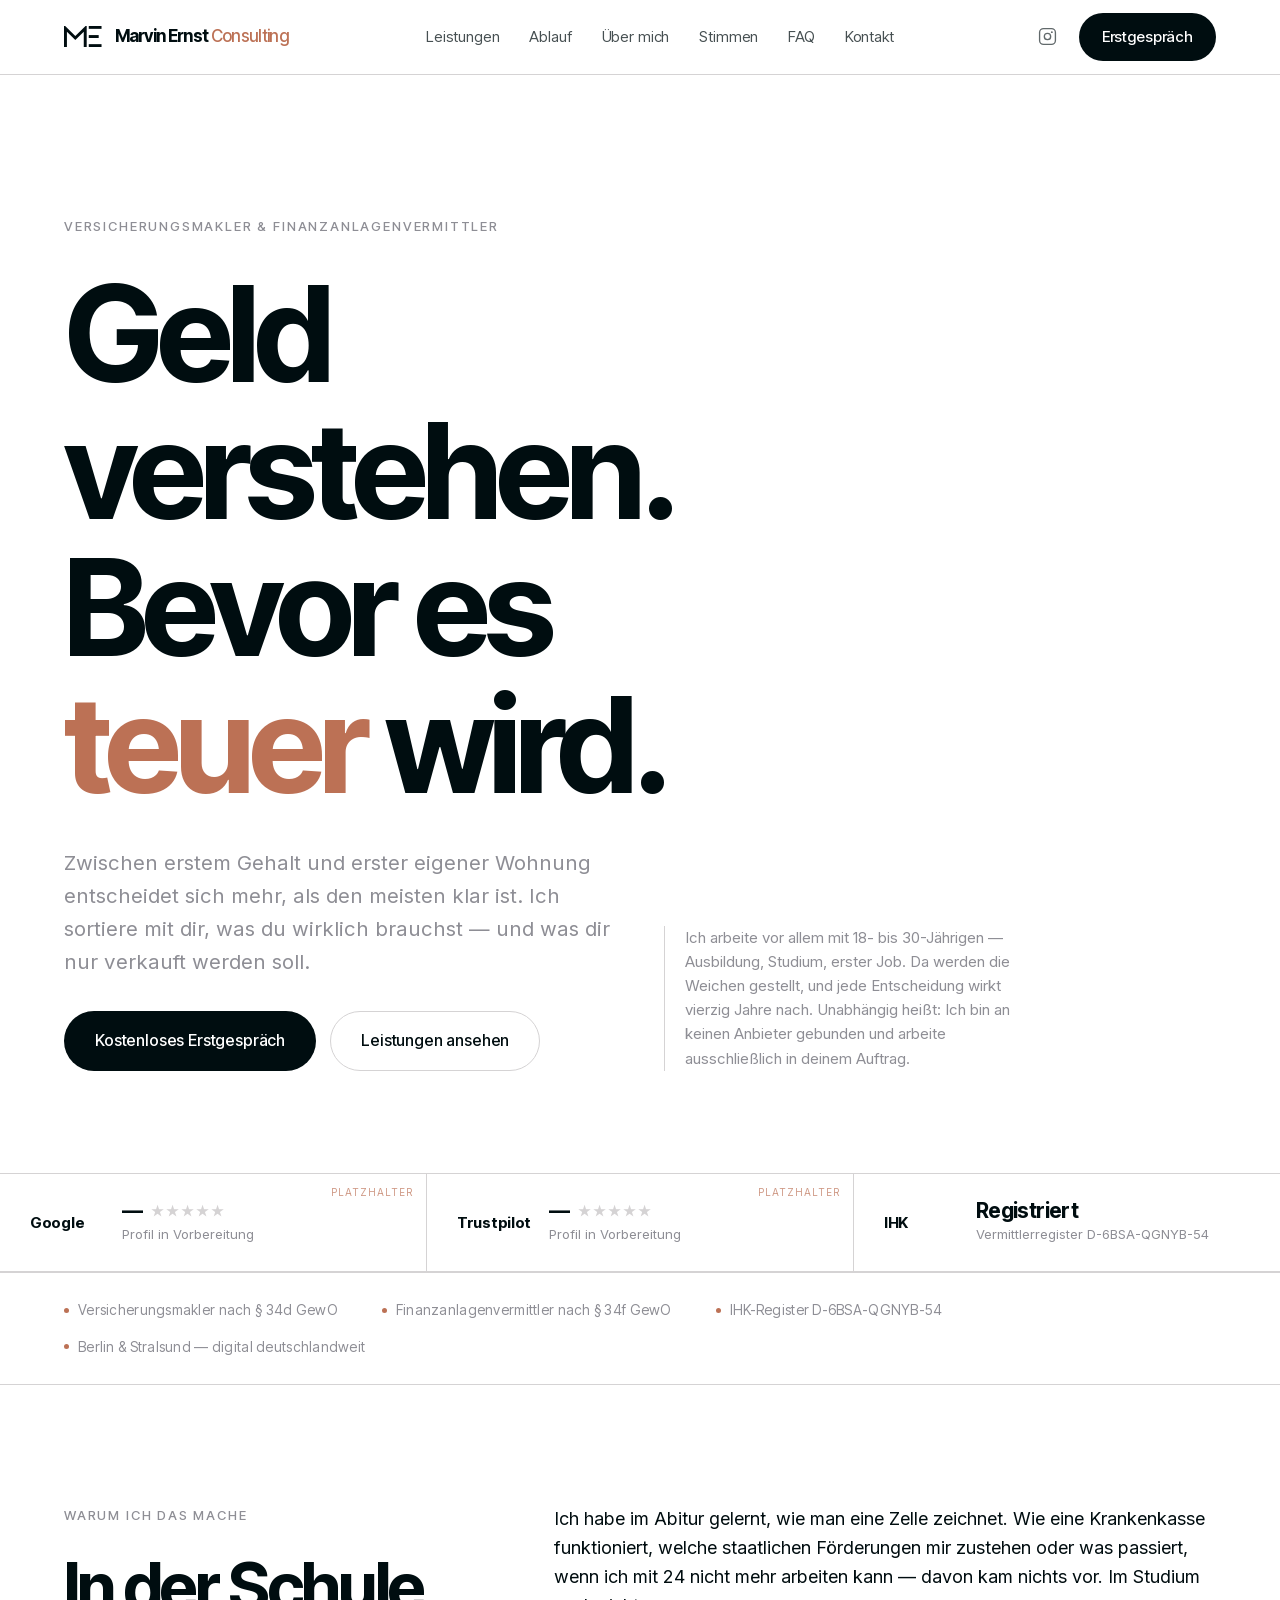
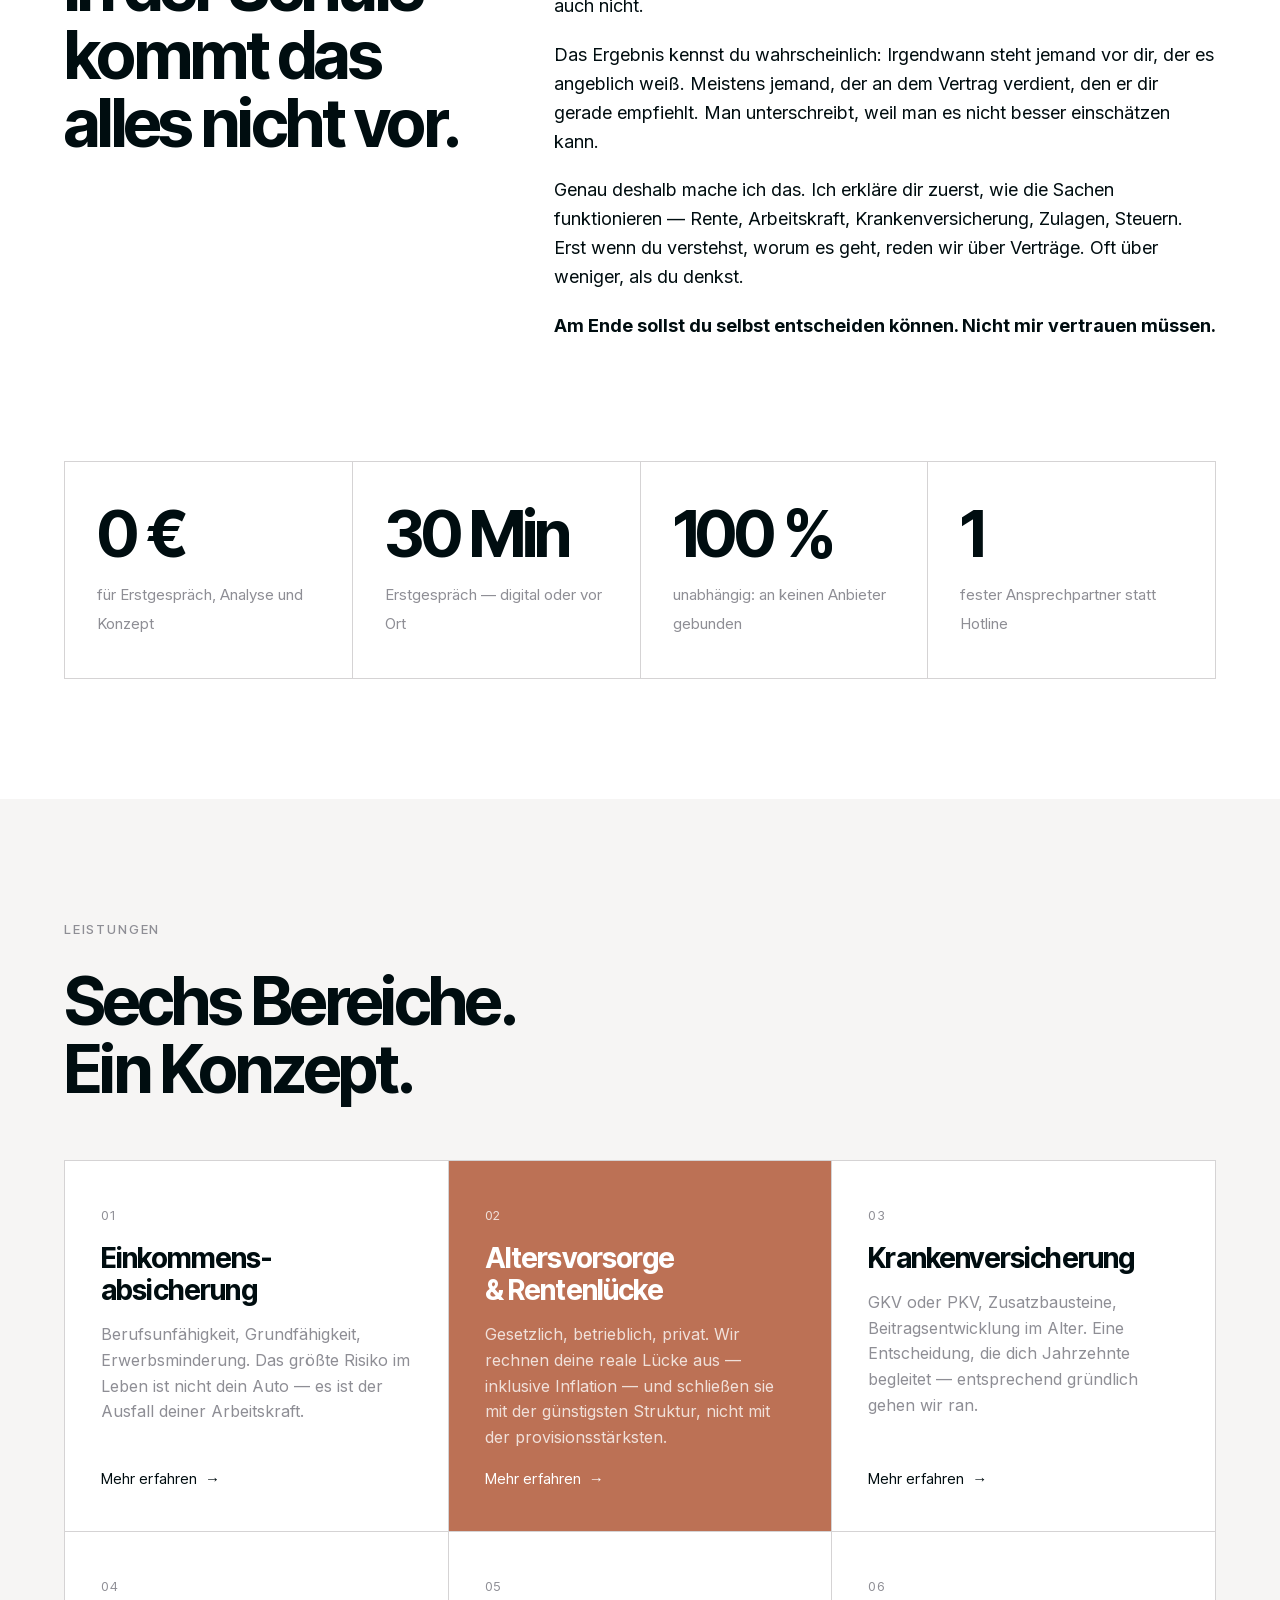
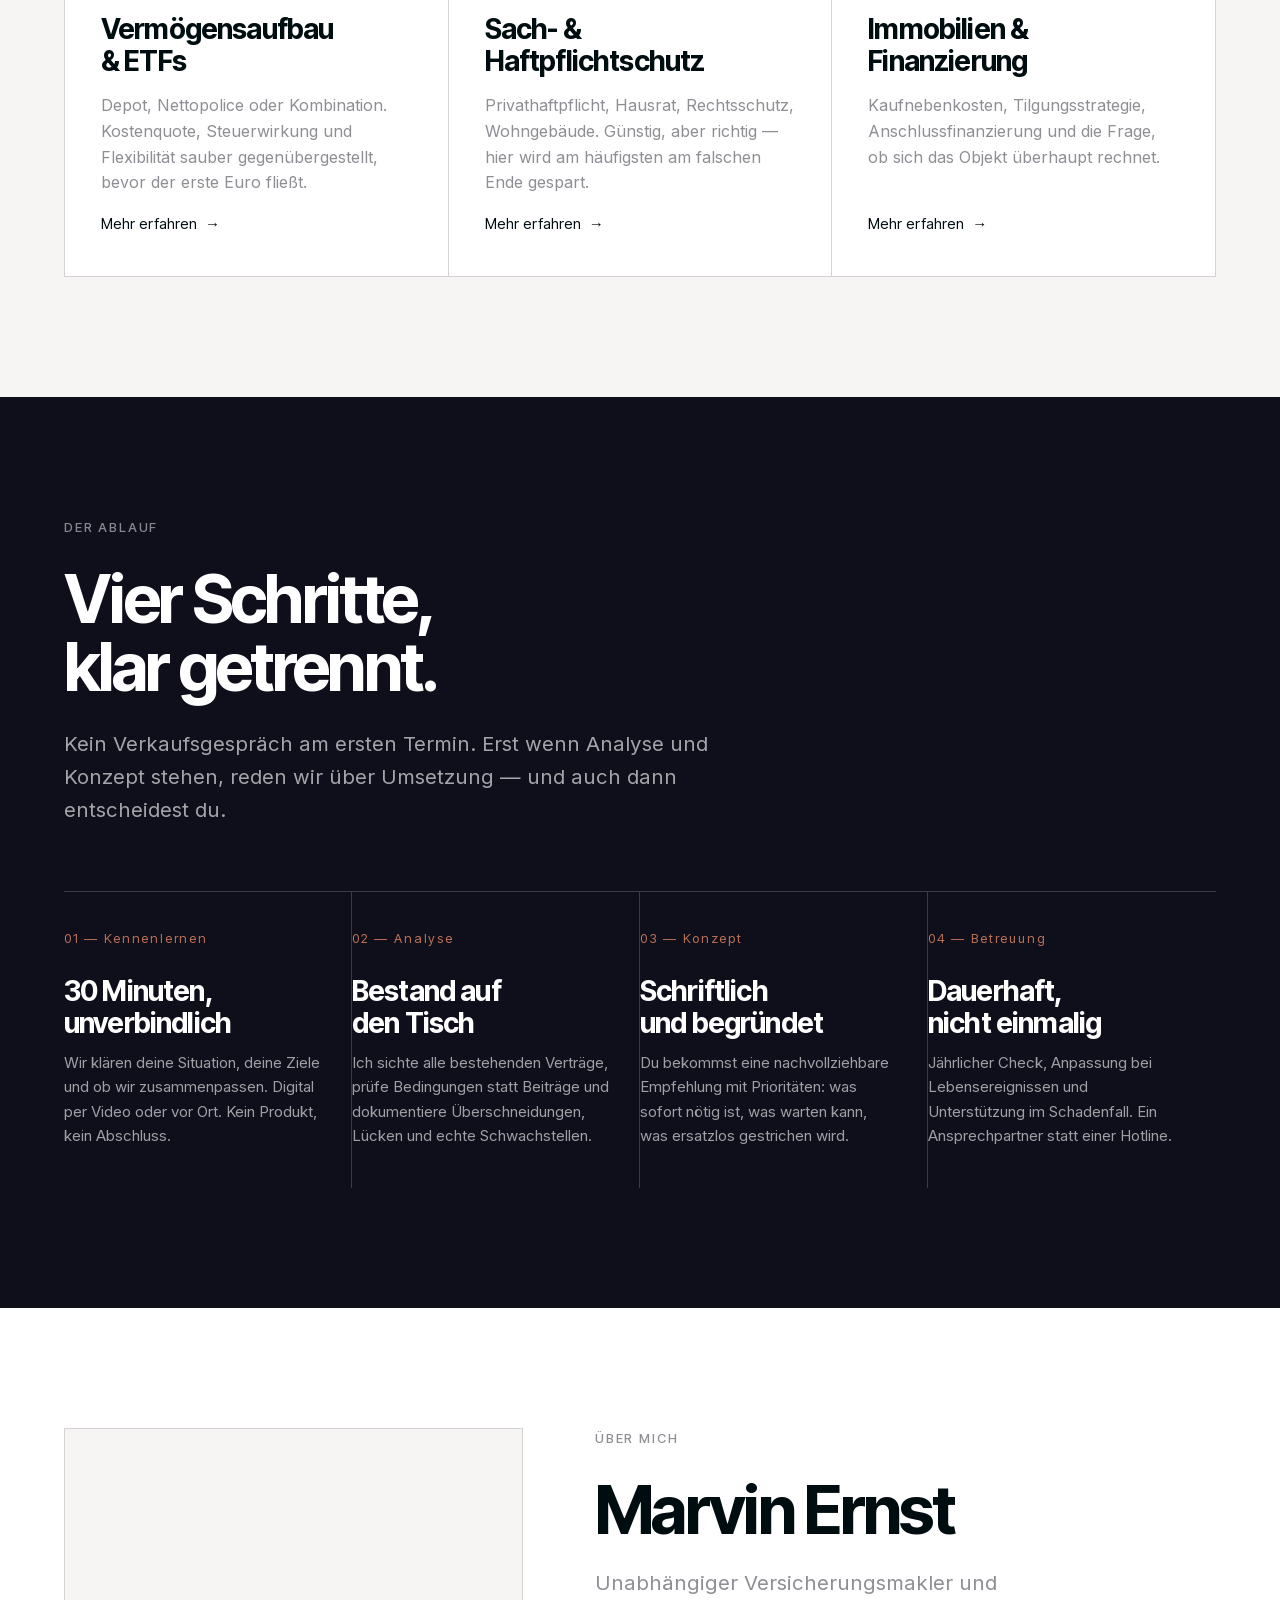
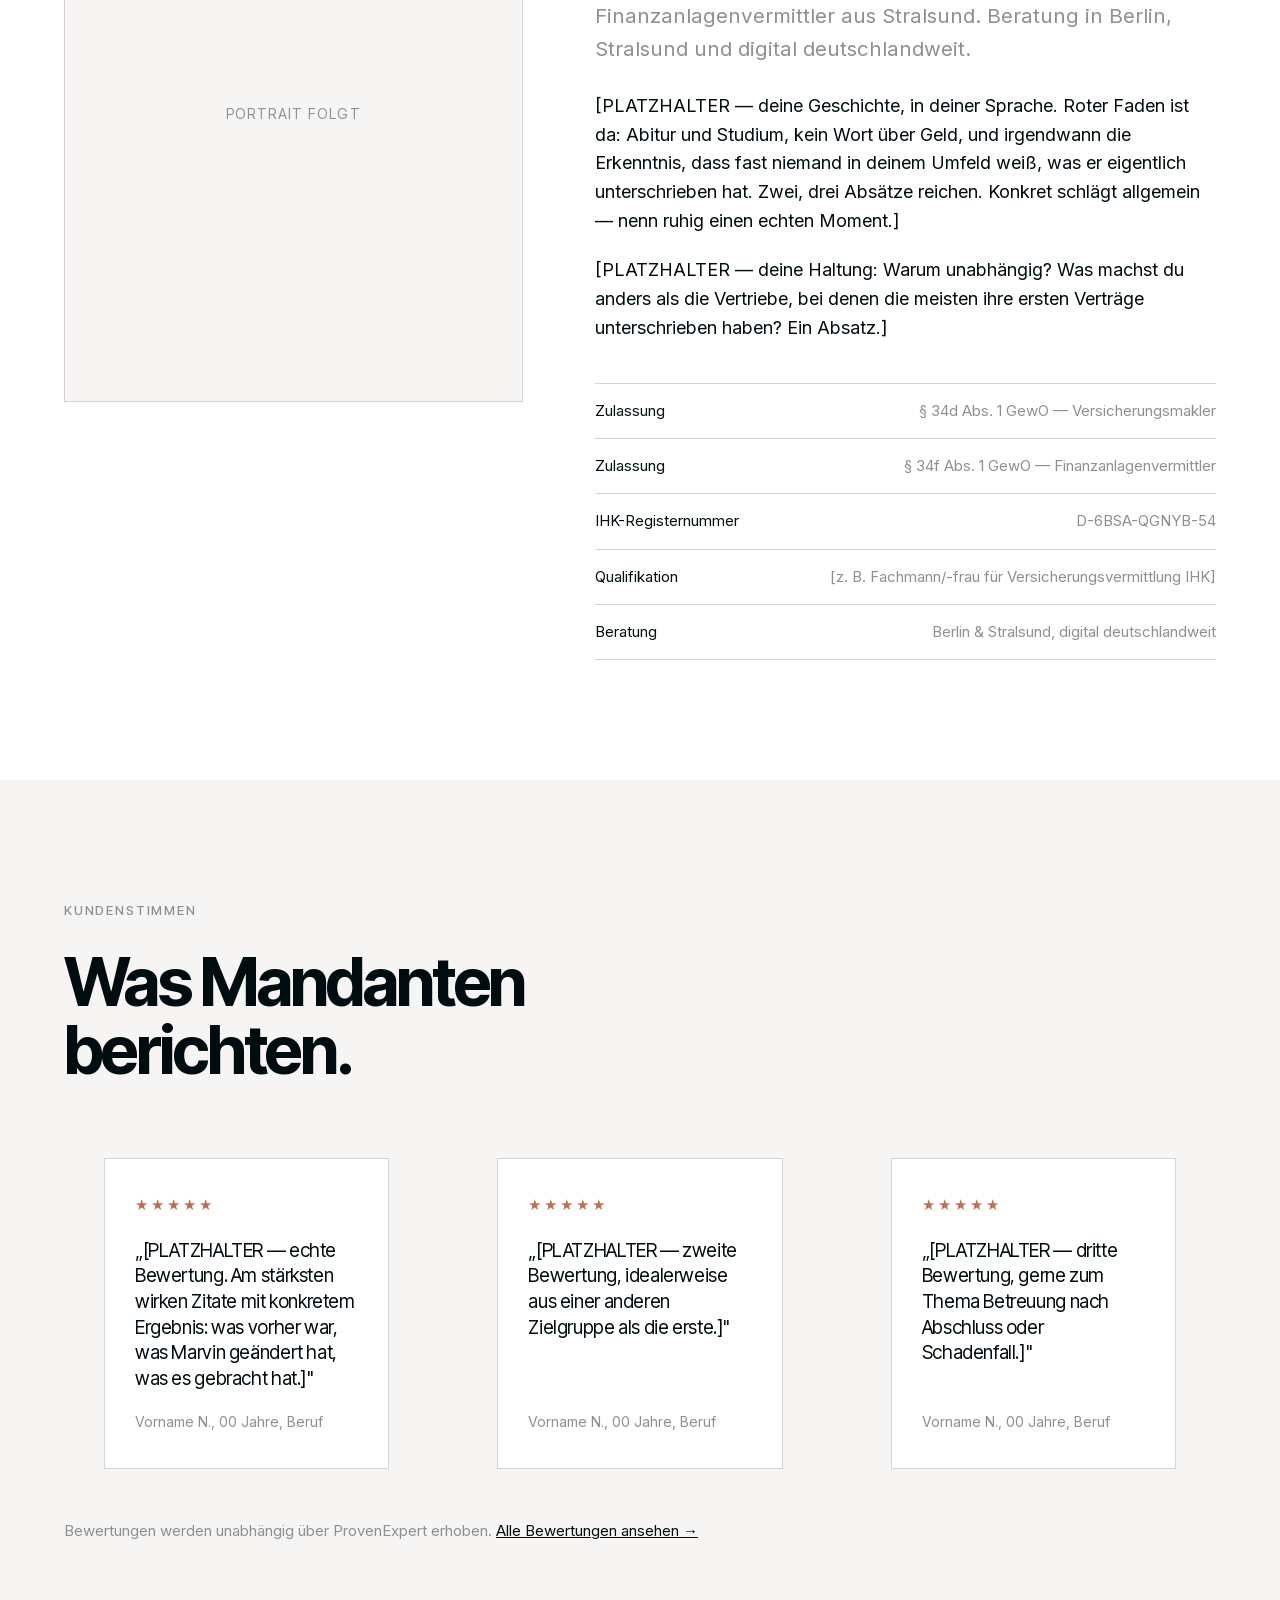
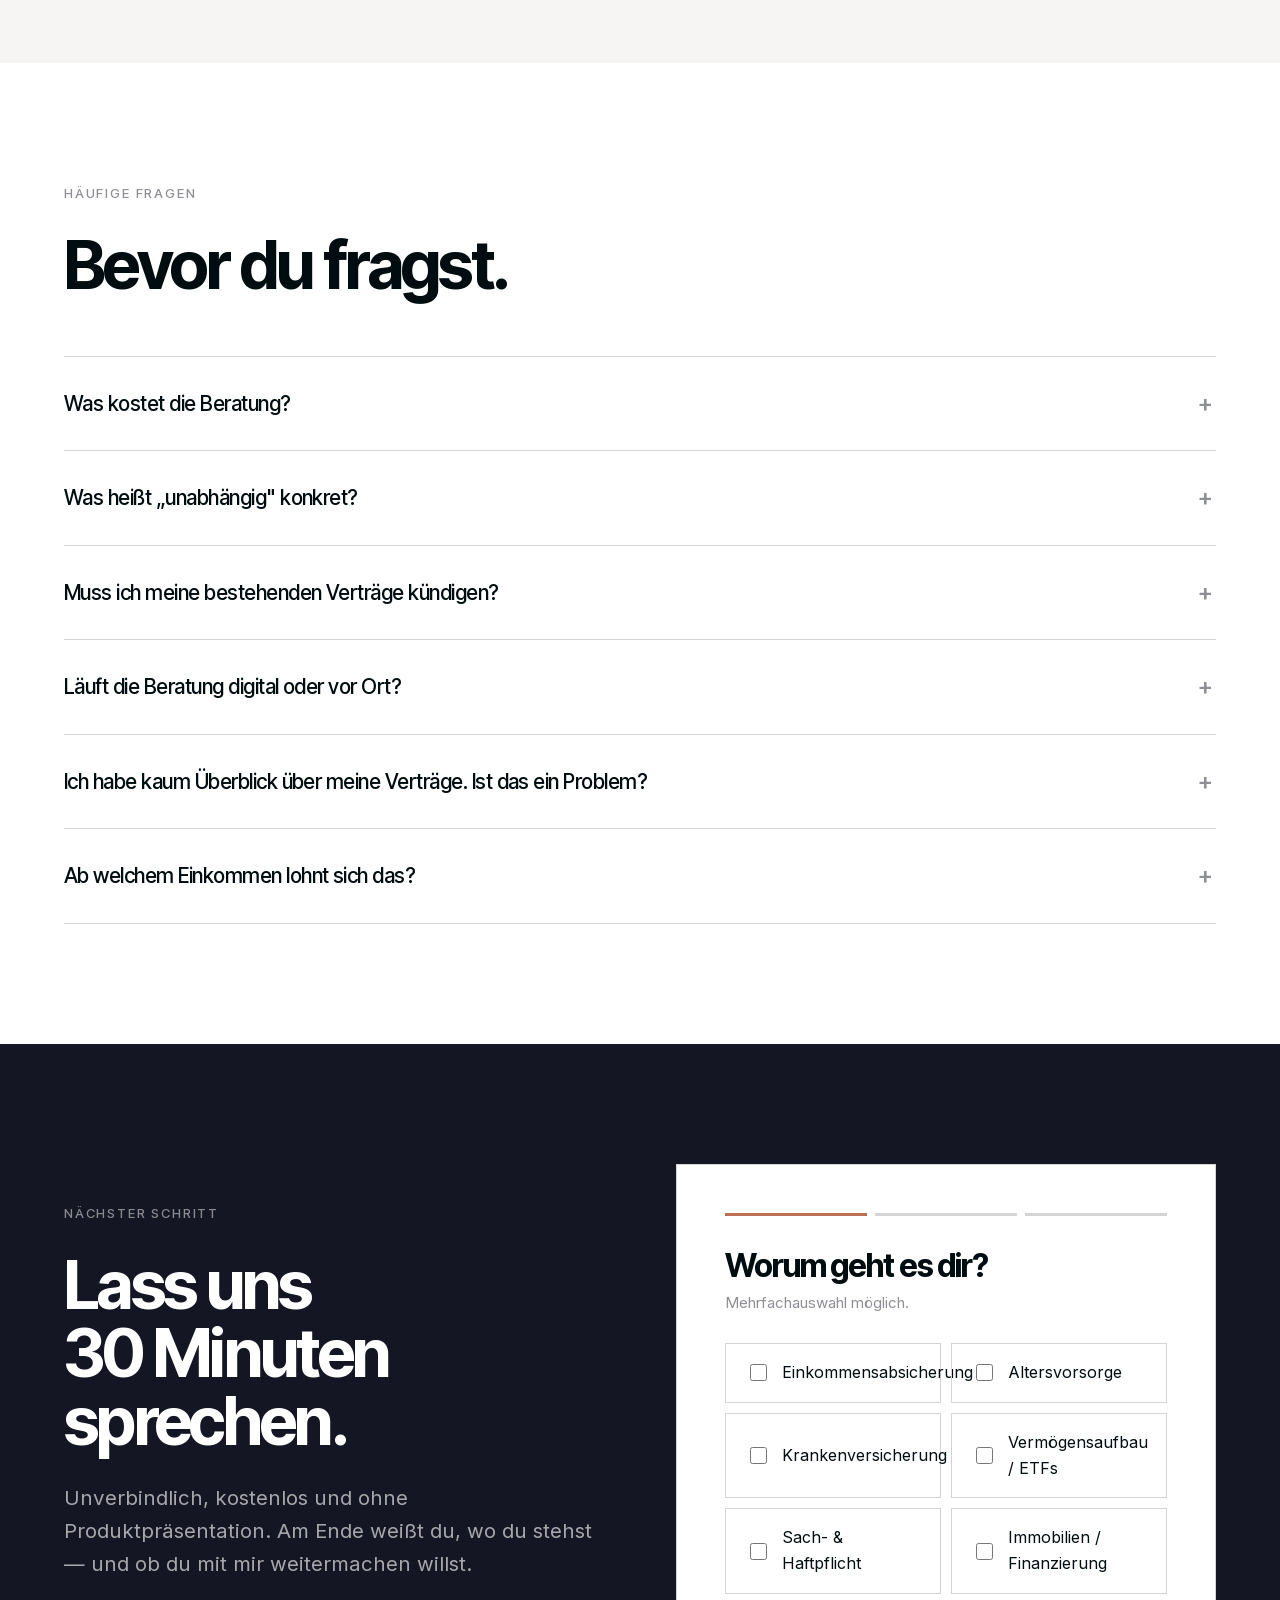
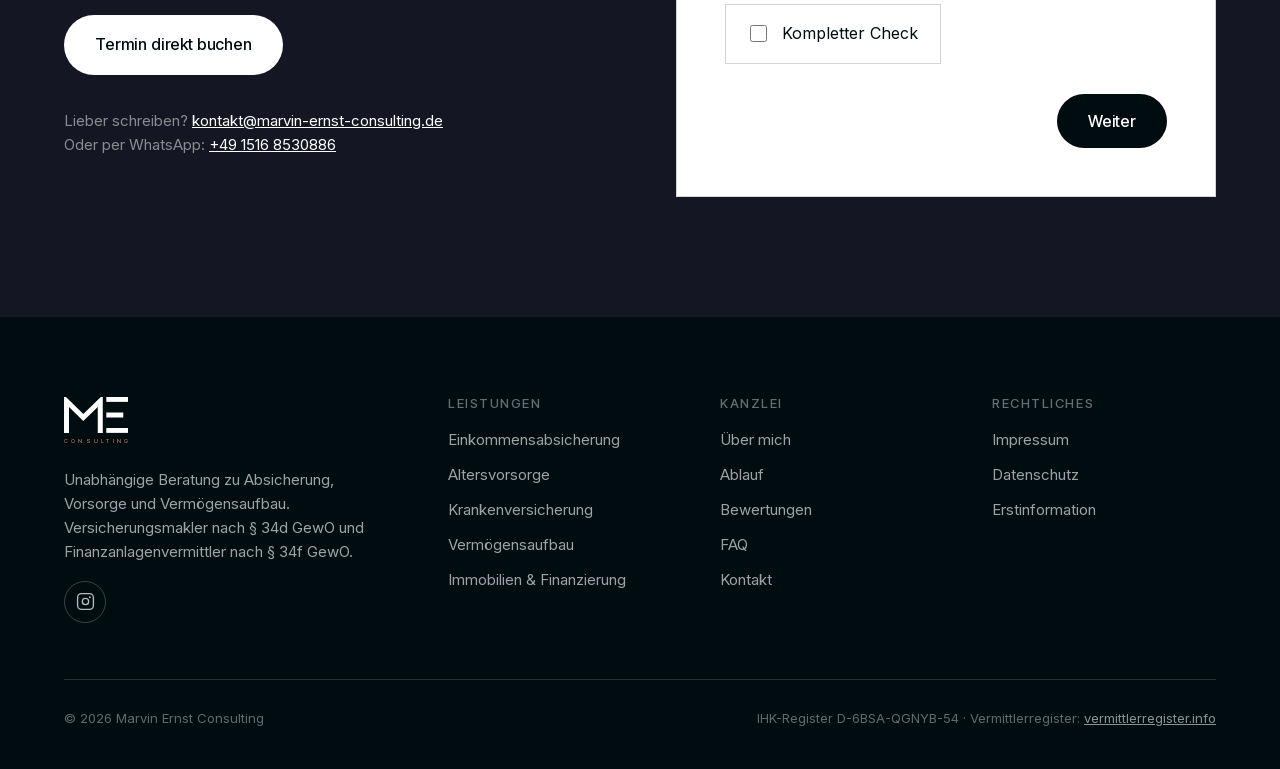
==== public/index.html @ 346e4722 "Auf Cloudflare Workers Static Assets umgestellt Cloudflare fuehrt neue Projekte in den Workers-Flow " ====
<!doctype html>
<html lang="de">
<head>
<meta charset="utf-8">
<meta name="viewport" content="width=device-width, initial-scale=1">
<title>Marvin Ernst Consulting — Unabhängige Beratung zu Absicherung, Vorsorge & Vermögensaufbau</title>
<meta name="description" content="Unabhängiger Versicherungsmakler und Finanzanlagenvermittler. Ich analysiere deine Verträge, schließe Lücken und baue ein Konzept, das über Jahrzehnte trägt. Kostenloses Erstgespräch.">
<link rel="canonical" href="https://marvin-ernst-consulting.de/">
<meta property="og:type" content="website">
<meta property="og:title" content="Marvin Ernst Consulting — Unabhängige Finanz- und Versicherungsberatung">
<meta property="og:description" content="Absicherung, Vorsorge und Vermögensaufbau. Unabhängig, transparent, digital.">
<meta property="og:locale" content="de_DE">
<link rel="icon" href="data:image/svg+xml,<svg xmlns='http://www.w3.org/2000/svg' viewBox='0 0 400 400'><rect width='400' height='400' fill='%23000d10'/><path transform='translate(52,64)' fill='%23fff' d='M0 273V0h15l132 129L280 0h15v273h-38V76L147 183 38 76v197z'/></svg>">
<link rel="preload" as="font" type="font/woff2" href="assets/fonts/InterTight-400-latin.woff2" crossorigin>
<link rel="preload" as="font" type="font/woff2" href="assets/fonts/Inter-400-latin.woff2" crossorigin>
<link rel="stylesheet" href="assets/css/style.css">
</head>
<body>

<!-- ====================== HEADER ====================== -->
<header class="site-header">
  <div class="wrap site-header__inner">
    <a class="logo logo--lockup" href="index.html" aria-label="Marvin Ernst Consulting — Startseite"><svg class="logo__mark" viewBox="0 0 488 273" xmlns="http://www.w3.org/2000/svg" aria-hidden="true"><path d="M0 273V0h15l132 129L280 0h15v273h-38V76L147 183 38 76v197z"/><rect x="322" y="0" width="166" height="37"/><rect x="322" y="118" width="129" height="38"/><rect x="322" y="236" width="166" height="37"/></svg><span class="logo__name">Marvin Ernst <span>Consulting</span></span></a>

    <nav class="nav" id="nav" aria-label="Hauptnavigation">
      <a href="#leistungen">Leistungen</a>
      <a href="#ablauf">Ablauf</a>
      <a href="#ueber-mich">Über mich</a>
      <a href="#stimmen">Stimmen</a>
      <a href="#faq">FAQ</a>
      <a href="#anfrage">Kontakt</a>
    </nav>

    <button class="nav-toggle" id="navToggle" aria-expanded="false" aria-controls="nav">Menü</button>
    <div style="display:flex;align-items:center;gap:14px">
      <a class="header-social" data-instagram href="#" target="_blank" rel="noopener" aria-label="Instagram"><svg viewBox="0 0 24 24" fill="none" stroke="currentColor" stroke-width="1.7" stroke-linecap="round" stroke-linejoin="round" aria-hidden="true"><rect x="2" y="2" width="20" height="20" rx="5"/><circle cx="12" cy="12" r="4"/><circle cx="17.5" cy="6.5" r="1.2" fill="currentColor" stroke="none"/></svg></a>
      <a class="btn btn--primary btn--sm header-cta" href="#anfrage">Erstgespräch</a>
    </div>
  </div>
</header>

<main>

<!-- ====================== HERO ====================== -->
<section class="hero">
  <div class="wrap">
    <p class="eyebrow">Versicherungsmakler &amp; Finanzanlagenvermittler</p>

    <h1 class="display hero__headline">Geld<br>verstehen.<br>Bevor es<br><em>teuer</em> wird.</h1>

    <div class="hero__foot">
      <div>
        <p class="lead">Zwischen erstem Gehalt und erster eigener Wohnung entscheidet sich mehr, als den meisten klar ist. Ich sortiere mit dir, was du wirklich brauchst — und was dir nur verkauft werden soll.</p>
        <div class="btn-row" style="margin-top:32px">
          <a class="btn btn--primary" href="#anfrage">Kostenloses Erstgespräch</a>
          <a class="btn btn--ghost" href="#leistungen">Leistungen ansehen</a>
        </div>
      </div>
      <p class="hero__note">Ich arbeite vor allem mit 18- bis 30-Jährigen — Ausbildung, Studium, erster Job. Da werden die Weichen gestellt, und jede Entscheidung wirkt vierzig Jahre nach. Unabhängig heißt: Ich bin an keinen Anbieter gebunden und arbeite ausschließlich in deinem Auftrag.</p>
    </div>
  </div>
</section>


<!-- Bewertungen bewusst direkt nach der Hero: Vertrauen auf den ersten Blick.
     TODO: Sobald echte Profile bestehen, href und Zahlen ersetzen und die
     Klasse "rating--placeholder" entfernen. -->
<div class="ratings">
  <a class="rating rating--placeholder" href="#" aria-label="Google-Bewertungen ansehen">
    <span class="rating__logo">Google</span>
    <span class="rating__body">
      <span class="rating__score">—<span class="rating__stars rating__stars--leer" aria-hidden="true">★★★★★</span></span>
      <span class="rating__meta">Profil in Vorbereitung</span>
    </span>
  </a>
  <a class="rating rating--placeholder" href="#" aria-label="Trustpilot-Bewertungen ansehen">
    <span class="rating__logo">Trustpilot</span>
    <span class="rating__body">
      <span class="rating__score">—<span class="rating__stars rating__stars--leer" aria-hidden="true">★★★★★</span></span>
      <span class="rating__meta">Profil in Vorbereitung</span>
    </span>
  </a>
  <div class="rating">
    <span class="rating__logo">IHK</span>
    <span class="rating__body">
      <span class="rating__score">Registriert</span>
      <span class="rating__meta">Vermittlerregister D-6BSA-QGNYB-54</span>
    </span>
  </div>
</div>

<!-- ====================== TRUST-LEISTE ====================== -->
<div class="trust">
  <div class="wrap">
    <ul class="trust__list">
      <li>Versicherungsmakler nach §&nbsp;34d GewO</li>
      <li>Finanzanlagenvermittler nach §&nbsp;34f GewO</li>
      <li>IHK-Register D-6BSA-QGNYB-54</li>
      <li>Berlin &amp; Stralsund — digital deutschlandweit</li>
    </ul>
  </div>
</div>

<!-- ====================== POSITIONIERUNG ====================== -->
<section id="warum">
  <div class="wrap split reveal">
    <div>
      <p class="eyebrow">Warum ich das mache</p>
      <h2>In der Schule<br>kommt das<br>alles nicht vor.</h2>
    </div>
    <div class="split__body">
      <p>Ich habe im Abitur gelernt, wie man eine Zelle zeichnet. Wie eine Krankenkasse funktioniert, welche staatlichen Förderungen mir zustehen oder was passiert, wenn ich mit 24 nicht mehr arbeiten kann — davon kam nichts vor. Im Studium auch nicht.</p>
      <p>Das Ergebnis kennst du wahrscheinlich: Irgendwann steht jemand vor dir, der es angeblich weiß. Meistens jemand, der an dem Vertrag verdient, den er dir gerade empfiehlt. Man unterschreibt, weil man es nicht besser einschätzen kann.</p>
      <p>Genau deshalb mache ich das. Ich erkläre dir zuerst, wie die Sachen funktionieren — Rente, Arbeitskraft, Krankenversicherung, Zulagen, Steuern. Erst wenn du verstehst, worum es geht, reden wir über Verträge. Oft über weniger, als du denkst.</p>
      <p><strong>Am Ende sollst du selbst entscheiden können. Nicht mir vertrauen müssen.</strong></p>
    </div>
  </div>
</section>

<!-- ====================== ZAHLEN ====================== -->
<section style="padding-top:0">
  <div class="wrap reveal">
    <!-- Diese vier Aussagen sind durch dein Geschäftsmodell gedeckt, nicht behauptet.
         Sobald du belastbare Zahlen hast (analysierte Verträge, Bewertungsschnitt,
         betreute Mandanten), tausch einzelne Kacheln dagegen aus — Zahlen wirken
         stärker, aber nur wenn sie stimmen. -->
    <div class="stats">
      <div class="stat">
        <span class="stat__num">0&nbsp;€</span>
        <span class="stat__label">für Erstgespräch, Analyse und Konzept</span>
      </div>
      <div class="stat">
        <span class="stat__num">30&nbsp;Min</span>
        <span class="stat__label">Erstgespräch — digital oder vor Ort</span>
      </div>
      <div class="stat">
        <span class="stat__num">100&nbsp;%</span>
        <span class="stat__label">unabhängig: an keinen Anbieter gebunden</span>
      </div>
      <div class="stat">
        <span class="stat__num">1</span>
        <span class="stat__label">fester Ansprechpartner statt Hotline</span>
      </div>
    </div>
  </div>
</section>

<!-- ====================== LEISTUNGEN ====================== -->
<section id="leistungen" class="band-soft">
  <div class="wrap">
    <div class="reveal">
      <p class="eyebrow">Leistungen</p>
      <h2 style="max-width:16ch">Sechs Bereiche.<br>Ein Konzept.</h2>
    </div>

    <div class="cards reveal">
      <a class="card" href="#anfrage">
        <span class="card__idx">01</span>
        <h3>Einkommens&shy;absicherung</h3>
        <p>Berufsunfähigkeit, Grundfähigkeit, Erwerbsminderung. Das größte Risiko im Leben ist nicht dein Auto — es ist der Ausfall deiner Arbeitskraft.</p>
        <span class="card__more">Mehr erfahren</span>
      </a>

      <a class="card card--featured" href="#anfrage">
        <span class="card__idx">02</span>
        <h3>Altersvorsorge<br>&amp; Rentenlücke</h3>
        <p>Gesetzlich, betrieblich, privat. Wir rechnen deine reale Lücke aus — inklusive Inflation — und schließen sie mit der günstigsten Struktur, nicht mit der provisionsstärksten.</p>
        <span class="card__more">Mehr erfahren</span>
      </a>

      <a class="card" href="#anfrage">
        <span class="card__idx">03</span>
        <h3>Kranken&shy;versicherung</h3>
        <p>GKV oder PKV, Zusatzbausteine, Beitragsentwicklung im Alter. Eine Entscheidung, die dich Jahrzehnte begleitet — entsprechend gründlich gehen wir ran.</p>
        <span class="card__more">Mehr erfahren</span>
      </a>

      <a class="card" href="#anfrage">
        <span class="card__idx">04</span>
        <h3>Vermögensaufbau<br>&amp; ETFs</h3>
        <p>Depot, Nettopolice oder Kombination. Kostenquote, Steuerwirkung und Flexibilität sauber gegenübergestellt, bevor der erste Euro fließt.</p>
        <span class="card__more">Mehr erfahren</span>
      </a>

      <a class="card" href="#anfrage">
        <span class="card__idx">05</span>
        <h3>Sach- &amp; Haftpflicht&shy;schutz</h3>
        <p>Privathaftpflicht, Hausrat, Rechtsschutz, Wohngebäude. Günstig, aber richtig — hier wird am häufigsten am falschen Ende gespart.</p>
        <span class="card__more">Mehr erfahren</span>
      </a>

      <a class="card" href="#anfrage">
        <span class="card__idx">06</span>
        <h3>Immobilien &amp;<br>Finanzierung</h3>
        <p>Kaufnebenkosten, Tilgungsstrategie, Anschluss&shy;finanzierung und die Frage, ob sich das Objekt überhaupt rechnet.</p>
        <span class="card__more">Mehr erfahren</span>
      </a>
    </div>
  </div>
</section>

<!-- ====================== ABLAUF ====================== -->
<section id="ablauf" class="band-dark">
  <div class="wrap">
    <div class="reveal" style="max-width:760px">
      <p class="eyebrow eyebrow--light">Der Ablauf</p>
      <h2>Vier Schritte,<br>klar getrennt.</h2>
      <p class="lead" style="margin-top:26px">Kein Verkaufsgespräch am ersten Termin. Erst wenn Analyse und Konzept stehen, reden wir über Umsetzung — und auch dann entscheidest du.</p>
    </div>

    <div class="steps reveal">
      <div class="step">
        <span class="step__num">01 — Kennenlernen</span>
        <h3>30 Minuten,<br>unverbindlich</h3>
        <p>Wir klären deine Situation, deine Ziele und ob wir zusammenpassen. Digital per Video oder vor Ort. Kein Produkt, kein Abschluss.</p>
      </div>
      <div class="step">
        <span class="step__num">02 — Analyse</span>
        <h3>Bestand auf<br>den Tisch</h3>
        <p>Ich sichte alle bestehenden Verträge, prüfe Bedingungen statt Beiträge und dokumentiere Überschneidungen, Lücken und echte Schwachstellen.</p>
      </div>
      <div class="step">
        <span class="step__num">03 — Konzept</span>
        <h3>Schriftlich<br>und begründet</h3>
        <p>Du bekommst eine nachvollziehbare Empfehlung mit Prioritäten: was sofort nötig ist, was warten kann, was ersatzlos gestrichen wird.</p>
      </div>
      <div class="step">
        <span class="step__num">04 — Betreuung</span>
        <h3>Dauerhaft,<br>nicht einmalig</h3>
        <p>Jährlicher Check, Anpassung bei Lebensereignissen und Unterstützung im Schadenfall. Ein Ansprechpartner statt einer Hotline.</p>
      </div>
    </div>
  </div>
</section>

<!-- ====================== ÜBER MICH ====================== -->
<section id="ueber-mich">
  <div class="wrap about reveal">
    <div>
      <div class="portrait">Portrait folgt</div>
    </div>
    <div>
      <p class="eyebrow">Über mich</p>
      <h2>Marvin Ernst</h2>
      <p class="lead" style="margin:22px 0 26px">Unabhängiger Versicherungsmakler und Finanzanlagenvermittler aus Stralsund. Beratung in Berlin, Stralsund und digital deutschlandweit.</p>

      <p>[PLATZHALTER — deine Geschichte, in deiner Sprache. Roter Faden ist da: Abitur und Studium, kein Wort über Geld, und irgendwann die Erkenntnis, dass fast niemand in deinem Umfeld weiß, was er eigentlich unterschrieben hat. Zwei, drei Absätze reichen. Konkret schlägt allgemein — nenn ruhig einen echten Moment.]</p>

      <p>[PLATZHALTER — deine Haltung: Warum unabhängig? Was machst du anders als die Vertriebe, bei denen die meisten ihre ersten Verträge unterschrieben haben? Ein Absatz.]</p>

      <ul class="creds">
        <li><span>Zulassung</span><span>§ 34d Abs. 1 GewO — Versicherungsmakler</span></li>
        <li><span>Zulassung</span><span>§ 34f Abs. 1 GewO — Finanzanlagenvermittler</span></li>
        <li><span>IHK-Registernummer</span><span>D-6BSA-QGNYB-54</span></li>
        <li><span>Qualifikation</span><span>[z.&nbsp;B. Fachmann/-frau für Versicherungsvermittlung IHK]</span></li>
        <li><span>Beratung</span><span>Berlin &amp; Stralsund, digital deutschlandweit</span></li>
      </ul>
    </div>
  </div>
</section>

<!-- ====================== STIMMEN ====================== -->
<section id="stimmen" class="band-soft">
  <div class="wrap">
    <div class="reveal">
      <p class="eyebrow">Kundenstimmen</p>
      <h2>Was Mandanten<br>berichten.</h2>
    </div>

    <div class="quotes reveal">
      <figure class="quote">
        <div class="quote__stars" aria-label="5 von 5 Sternen">★★★★★</div>
        <blockquote>„[PLATZHALTER — echte Bewertung. Am stärksten wirken Zitate mit konkretem Ergebnis: was vorher war, was Marvin geändert hat, was es gebracht hat.]"</blockquote>
        <figcaption>Vorname N., 00 Jahre, Beruf</figcaption>
      </figure>

      <figure class="quote">
        <div class="quote__stars" aria-label="5 von 5 Sternen">★★★★★</div>
        <blockquote>„[PLATZHALTER — zweite Bewertung, idealerweise aus einer anderen Zielgruppe als die erste.]"</blockquote>
        <figcaption>Vorname N., 00 Jahre, Beruf</figcaption>
      </figure>

      <figure class="quote">
        <div class="quote__stars" aria-label="5 von 5 Sternen">★★★★★</div>
        <blockquote>„[PLATZHALTER — dritte Bewertung, gerne zum Thema Betreuung nach Abschluss oder Schadenfall.]"</blockquote>
        <figcaption>Vorname N., 00 Jahre, Beruf</figcaption>
      </figure>
    </div>

    <p style="margin-top:32px;font-size:15px;color:var(--ash)">
      <!-- TODO: ProvenExpert-Widget einbinden, sobald das Profil steht -->
      Bewertungen werden unabhängig über ProvenExpert erhoben. <a href="#" style="color:var(--ink)">Alle Bewertungen ansehen →</a>
    </p>
  </div>
</section>

<!-- ====================== FAQ ====================== -->
<section id="faq">
  <div class="wrap">
    <div class="reveal" style="max-width:700px">
      <p class="eyebrow">Häufige Fragen</p>
      <h2>Bevor du fragst.</h2>
    </div>

    <div class="faq reveal">
      <details>
        <summary>Was kostet die Beratung?</summary>
        <div class="faq__answer">Erstgespräch, Analyse und Konzept sind für dich kostenfrei. Als Versicherungsmakler werde ich im Vermittlungsfall vom Versicherer vergütet — diese Vergütung ist bereits im Beitrag enthalten und wird dir vor jedem Abschluss offengelegt. Kommt kein Vertrag zustande, entstehen dir keine Kosten.</div>
      </details>

      <details>
        <summary>Was heißt „unabhängig" konkret?</summary>
        <div class="faq__answer">Als Makler bin ich rechtlich Sachwalter deiner Interessen, nicht Vertreter eines Versicherers. Ich habe keine Abnahmeverpflichtungen gegenüber einzelnen Gesellschaften und vergleiche den Markt anhand von Bedingungswerken, nicht nur anhand des Beitrags.</div>
      </details>

      <details>
        <summary>Muss ich meine bestehenden Verträge kündigen?</summary>
        <div class="faq__answer">Nein — und in vielen Fällen wäre das sogar ein Fehler. Ältere Verträge haben oft Konditionen, die es heute nicht mehr gibt. Jeder Bestandsvertrag wird einzeln bewertet: behalten, anpassen oder ersetzen. Ersetzt wird nur, wenn es dir nachweisbar nützt.</div>
      </details>

      <details>
        <summary>Läuft die Beratung digital oder vor Ort?</summary>
        <div class="faq__answer">Beides. Die meisten Mandanten wählen Videoberatung, weil es schneller und terminlich flexibler ist. Unterlagen werden digital signiert. Vor-Ort-Termine biete ich in Berlin und Stralsund an, weitere Orte nach Absprache.</div>
      </details>

      <details>
        <summary>Ich habe kaum Überblick über meine Verträge. Ist das ein Problem?</summary>
        <div class="faq__answer">Im Gegenteil, das ist der Normalfall. Du brauchst zum Erstgespräch nichts vorzubereiten. Für die Analyse hole ich mit deiner Vollmacht die Vertragsdaten direkt bei den Gesellschaften ein — du musst keinen Ordner durchsuchen.</div>
      </details>

      <details>
        <summary>Ab welchem Einkommen lohnt sich das?</summary>
        <div class="faq__answer">Es gibt keine Mindestsumme. Gerade zu Beginn des Berufslebens sind die Hebel am größten: Beiträge zur Arbeitskraftabsicherung sind mit Anfang 20 dauerhaft günstiger, und beim Vermögensaufbau arbeitet die Zeit für dich. Wichtig ist nicht, wie viel du hast, sondern dass die Struktur stimmt.</div>
      </details>
    </div>
  </div>
</section>

<!-- ====================== ANFRAGE / CTA ====================== -->
<section id="anfrage" class="band-dark2 cta-final">
  <div class="wrap cta-final__grid">
    <div class="reveal">
      <p class="eyebrow eyebrow--light">Nächster Schritt</p>
      <h2>Lass uns<br>30 Minuten<br>sprechen.</h2>
      <p class="lead" style="margin-top:26px">Unverbindlich, kostenlos und ohne Produktpräsentation. Am Ende weißt du, wo du stehst — und ob du mit mir weitermachen willst.</p>

      <div class="btn-row" style="margin-top:34px">
        <a class="btn btn--light" data-calendly href="#" target="_blank" rel="noopener">Termin direkt buchen</a>
      </div>

      <p style="margin-top:34px;font-size:15px;color:rgba(255,255,255,.5)">
        Lieber schreiben? <a href="mailto:kontakt@marvin-ernst-consulting.de" style="color:#fff">kontakt@marvin-ernst-consulting.de</a><br>
        Oder per WhatsApp: <a data-whatsapp href="#" style="color:#fff">+49&nbsp;1516&nbsp;8530886</a>
      </p>
    </div>

    <!-- Mehrstufiges Formular -->
    <div class="form-shell reveal">
      <div class="form-progress" aria-hidden="true">
        <span class="is-active"></span><span></span><span></span>
      </div>

      <form id="leadForm" novalidate>
        <!-- Schritt 1 -->
        <fieldset class="form-step is-active" data-step="1" style="border:0;padding:0;margin:0">
          <legend class="form-step__title" style="padding:0">Worum geht es dir?</legend>
          <p class="form-step__hint">Mehrfachauswahl möglich.</p>

          <div class="choices choices--grid">
            <label class="choice"><input type="checkbox" name="thema" value="Einkommensabsicherung"> Einkommensabsicherung</label>
            <label class="choice"><input type="checkbox" name="thema" value="Altersvorsorge"> Altersvorsorge</label>
            <label class="choice"><input type="checkbox" name="thema" value="Krankenversicherung"> Krankenversicherung</label>
            <label class="choice"><input type="checkbox" name="thema" value="Vermögensaufbau"> Vermögensaufbau / ETFs</label>
            <label class="choice"><input type="checkbox" name="thema" value="Sach- und Haftpflicht"> Sach- &amp; Haftpflicht</label>
            <label class="choice"><input type="checkbox" name="thema" value="Immobilien und Finanzierung"> Immobilien / Finanzierung</label>
            <label class="choice"><input type="checkbox" name="thema" value="Kompletter Check"> Kompletter Check</label>
          </div>

          <div class="form-nav">
            <span></span>
            <button type="button" class="btn btn--primary" data-next>Weiter</button>
          </div>
        </fieldset>

        <!-- Schritt 2 -->
        <fieldset class="form-step" data-step="2" style="border:0;padding:0;margin:0">
          <legend class="form-step__title" style="padding:0">Wie ist deine Situation?</legend>
          <p class="form-step__hint">Damit ich das Gespräch vorbereiten kann.</p>

          <div class="choices">
            <label class="choice"><input type="radio" name="status" value="Noch nichts abgeschlossen"> Ich habe bisher kaum etwas abgeschlossen</label>
            <label class="choice"><input type="radio" name="status" value="Einige Verträge, kein Überblick"> Ich habe einige Verträge, aber keinen Überblick</label>
            <label class="choice"><input type="radio" name="status" value="Gut aufgestellt, Zweitmeinung"> Ich bin gut aufgestellt und will eine Zweitmeinung</label>
            <label class="choice"><input type="radio" name="status" value="Konkreter Anlass"> Es gibt einen konkreten Anlass (Jobwechsel, Kind, Immobilie …)</label>
          </div>

          <div class="form-nav">
            <button type="button" class="btn btn--ghost" data-prev>Zurück</button>
            <button type="button" class="btn btn--primary" data-next>Weiter</button>
          </div>
        </fieldset>

        <!-- Schritt 3 -->
        <fieldset class="form-step" data-step="3" style="border:0;padding:0;margin:0">
          <legend class="form-step__title" style="padding:0">Wie erreiche ich dich?</legend>
          <p class="form-step__hint">Ich melde mich innerhalb von 24 Stunden.</p>

          <div class="field">
            <label for="f-name">Name *</label>
            <input type="text" id="f-name" name="name" autocomplete="name" required>
          </div>
          <div class="field">
            <label for="f-mail">E-Mail *</label>
            <input type="email" id="f-mail" name="email" autocomplete="email" required>
          </div>
          <div class="field">
            <label for="f-tel">Telefon (optional)</label>
            <input type="tel" id="f-tel" name="telefon" autocomplete="tel">
          </div>
          <div class="field">
            <label for="f-msg">Nachricht (optional)</label>
            <textarea id="f-msg" name="nachricht"></textarea>
          </div>

          <!-- Honeypot gegen Spam-Bots: für Menschen unsichtbar, muss leer bleiben -->
          <div aria-hidden="true" style="position:absolute;left:-9999px;width:1px;height:1px;overflow:hidden">
            <label for="f-web">Website</label>
            <input type="text" id="f-web" name="website" tabindex="-1" autocomplete="off">
          </div>

          <label class="consent">
            <input type="checkbox" name="datenschutz" required>
            <span>Ich habe die <a href="datenschutz.html">Datenschutzerklärung</a> gelesen und bin damit einverstanden, dass meine Angaben zur Bearbeitung meiner Anfrage gespeichert und verarbeitet werden. *</span>
          </label>

          <div class="form-nav">
            <button type="button" class="btn btn--ghost" data-prev>Zurück</button>
            <button type="submit" class="btn btn--primary">Anfrage senden</button>
          </div>
          <p id="formError" style="color:#c0392b;font-size:14px;margin-top:14px;display:none"></p>
        </fieldset>
      </form>

      <div class="form-success" id="formSuccess">
        <h3 style="margin-bottom:12px">Danke — Anfrage ist raus.</h3>
        <p style="color:var(--ash);font-size:16px">Ich melde mich innerhalb von 24 Stunden bei dir. Wenn es schneller gehen soll, buch dir direkt einen Termin.</p>
      </div>
    </div>
  </div>
</section>

</main>

<!-- Sticky CTA — nur Mobile, blendet sich in der Anfrage-Sektion aus -->
<div class="sticky-cta" id="stickyCta">
  <a class="btn btn--light" data-calendly href="#" target="_blank" rel="noopener">Termin buchen</a>
  <a class="btn btn--wa" data-whatsapp href="#" target="_blank" rel="noopener" aria-label="WhatsApp">
    <svg viewBox="0 0 24 24" fill="currentColor" width="20" height="20" aria-hidden="true"><path d="M12.04 2C6.58 2 2.13 6.45 2.13 11.91c0 1.75.46 3.45 1.32 4.95L2 22l5.25-1.38a9.9 9.9 0 0 0 4.79 1.22h.01c5.46 0 9.91-4.45 9.91-9.91S17.5 2 12.04 2Zm0 18.15h-.01a8.2 8.2 0 0 1-4.19-1.15l-.3-.18-3.12.82.83-3.04-.2-.31a8.22 8.22 0 0 1-1.26-4.38c0-4.54 3.7-8.23 8.25-8.23a8.23 8.23 0 0 1 0 16.47Zm4.52-6.16c-.25-.12-1.47-.72-1.69-.81-.23-.08-.39-.12-.56.13-.16.24-.64.8-.78.97-.15.16-.29.18-.53.06-.25-.12-1.05-.39-1.99-1.23-.74-.66-1.23-1.470-1.38-1.72-.14-.25-.01-.38.11-.5.11-.11.25-.29.37-.44.13-.15.17-.25.25-.41.08-.17.04-.31-.02-.43-.06-.12-.56-1.34-.76-1.84-.2-.48-.4-.42-.56-.43h-.48c-.16 0-.43.06-.65.31-.22.25-.85.83-.85 2.03s.87 2.35.99 2.51c.12.16 1.71 2.61 4.15 3.66.58.25 1.03.4 1.39.51.58.19 1.11.16 1.53.1.47-.07 1.47-.6 1.68-1.18.21-.58.21-1.07.14-1.18-.06-.11-.22-.17-.47-.29Z"/></svg>
  </a>
</div>

<!-- ====================== FOOTER ====================== -->
<footer class="site-footer">
  <div class="wrap">
    <div class="footer__grid">
      <div class="footer__brand">
        <a class="logo logo--light logo--footer" href="index.html" aria-label="Marvin Ernst Consulting — Startseite">
      <svg viewBox="0 0 488 350" xmlns="http://www.w3.org/2000/svg" role="img">
        <title>ME Consulting</title>
        <g class="mark">
          <path d="M0 273V0h15l132 129L280 0h15v273h-38V76L147 183 38 76v197z"/>
          <rect x="322" y="0" width="166" height="37"/>
          <rect x="322" y="118" width="129" height="38"/>
          <rect x="322" y="236" width="166" height="37"/>
        </g>
        <text class="word" x="0" y="349" textLength="488" lengthAdjust="spacing"
              font-family="Inter Tight, Helvetica, Arial, sans-serif"
              font-size="41" font-weight="500">CONSULTING</text>
      </svg>
    </a>
        <p>Unabhängige Beratung zu Absicherung, Vorsorge und Vermögensaufbau. Versicherungsmakler nach §&nbsp;34d GewO und Finanzanlagenvermittler nach §&nbsp;34f GewO.</p>
        <ul class="social">
          <li><a data-instagram href="#" target="_blank" rel="noopener" aria-label="Instagram"><svg viewBox="0 0 24 24" fill="none" stroke="currentColor" stroke-width="1.7" stroke-linecap="round" stroke-linejoin="round" aria-hidden="true"><rect x="2" y="2" width="20" height="20" rx="5"/><circle cx="12" cy="12" r="4"/><circle cx="17.5" cy="6.5" r="1.2" fill="currentColor" stroke="none"/></svg></a></li>
        </ul>
      </div>

      <div>
        <h4>Leistungen</h4>
        <ul>
          <li><a href="#leistungen">Einkommensabsicherung</a></li>
          <li><a href="#leistungen">Altersvorsorge</a></li>
          <li><a href="#leistungen">Krankenversicherung</a></li>
          <li><a href="#leistungen">Vermögensaufbau</a></li>
          <li><a href="#leistungen">Immobilien &amp; Finanzierung</a></li>
        </ul>
      </div>

      <div>
        <h4>Kanzlei</h4>
        <ul>
          <li><a href="#ueber-mich">Über mich</a></li>
          <li><a href="#ablauf">Ablauf</a></li>
          <li><a href="#stimmen">Bewertungen</a></li>
          <li><a href="#faq">FAQ</a></li>
          <li><a href="#anfrage">Kontakt</a></li>
        </ul>
      </div>

      <div>
        <h4>Rechtliches</h4>
        <ul>
          <li><a href="impressum.html">Impressum</a></li>
          <li><a href="datenschutz.html">Datenschutz</a></li>
          <li><a href="erstinformation.html">Erstinformation</a></li>
        </ul>
      </div>
    </div>

    <div class="footer__legal">
      <span>© <span id="year">2026</span> Marvin Ernst Consulting</span>
      <span>IHK-Register D-6BSA-QGNYB-54 · Vermittlerregister: <a href="https://www.vermittlerregister.info" target="_blank" rel="noopener" style="color:rgba(255,255,255,.55)">vermittlerregister.info</a></span>
    </div>
  </div>
</footer>

<script src="assets/js/main.js"></script>
</body>
</html>
---- public/assets/css/style.css ----
@import url("../fonts/fonts.css");

/* ==========================================================================
   Marvin Ernst Consulting — Design System
   Editorial / austere: monochrom + ein warmer Akzent (Clay Ember)
   ========================================================================== */

:root {
  /* Farben */
  --ink:        #000d10;
  --white:      #ffffff;
  --ash:        #8e8e95;
  --pebble:     #d5d3d4;
  --slate:      #0f0f1c;
  --slate-2:    #151623;
  --clay:       #bc7155;
  --clay-dark:  #a25f45;
  --canvas:     #f6f5f4;

  /* Layout */
  --maxw:       1200px;
  --pad:        24px;
  --section:    120px;

  /* Typo */
  --font-display: "Inter Tight", "Helvetica Neue", Helvetica, Arial, sans-serif;
  --font-body:    "Inter", "Helvetica Neue", Helvetica, Arial, sans-serif;

  --radius-pill: 1000px;
  --ease: cubic-bezier(0.22, 1, 0.36, 1);
}

*, *::before, *::after { box-sizing: border-box; }

html { scroll-behavior: smooth; scroll-padding-top: 90px; }

body {
  margin: 0;
  background: var(--white);
  color: var(--ink);
  font-family: var(--font-body);
  font-size: 18px;
  line-height: 1.61;
  -webkit-font-smoothing: antialiased;
  text-rendering: optimizeLegibility;
}

img { max-width: 100%; display: block; }

a { color: inherit; }

/* --- Typografie ---------------------------------------------------------- */

h1, h2, h3, h4, .display {
  font-family: var(--font-display);
  font-weight: 700;
  letter-spacing: -0.035em;
  line-height: 1.02;
  margin: 0;
  text-wrap: balance;
}

.display {
  font-size: clamp(3rem, 10.5vw, 9.5rem);
  letter-spacing: -0.045em;
}

h2 {
  font-size: clamp(2.25rem, 5.2vw, 4.25rem);
  letter-spacing: -0.04em;
}

h3 {
  font-size: clamp(1.35rem, 2.2vw, 1.75rem);
  letter-spacing: -0.03em;
  line-height: 1.15;
}

p { margin: 0 0 1.1em; }
p:last-child { margin-bottom: 0; }

.lead {
  font-size: clamp(1.05rem, 1.6vw, 1.3rem);
  color: var(--ash);
  max-width: 56ch;
}

.eyebrow {
  font-family: var(--font-display);
  font-size: 13px;
  font-weight: 500;
  letter-spacing: 0.14em;
  text-transform: uppercase;
  color: var(--ash);
  margin: 0 0 28px;
  display: block;
}

.eyebrow--light { color: rgba(255,255,255,.5); }

/* --- Layout -------------------------------------------------------------- */

.wrap {
  max-width: var(--maxw);
  margin-inline: auto;
  padding-inline: var(--pad);
}

section { padding-block: var(--section); }

.band-dark  { background: var(--slate); color: var(--white); }
.band-dark2 { background: var(--slate-2); color: var(--white); }
.band-soft  { background: var(--canvas); }

.band-dark .lead, .band-dark2 .lead { color: rgba(255,255,255,.62); }

.rule { height: 1px; background: var(--pebble); border: 0; margin: 0; }

/* --- Buttons ------------------------------------------------------------- */

.btn {
  display: inline-flex;
  align-items: center;
  gap: 10px;
  font-family: var(--font-display);
  font-size: 16px;
  font-weight: 500;
  letter-spacing: -0.01em;
  padding: 16px 30px;
  border-radius: var(--radius-pill);
  border: 1px solid transparent;
  text-decoration: none;
  cursor: pointer;
  transition: background .25s var(--ease), color .25s var(--ease),
              border-color .25s var(--ease), transform .25s var(--ease);
}

.btn:hover { transform: translateY(-1px); }

.btn--primary { background: var(--ink); color: var(--white); }
.btn--primary:hover { background: var(--clay); }

.btn--ghost { background: transparent; color: var(--ink); border-color: var(--pebble); }
.btn--ghost:hover { border-color: var(--ink); }

.btn--ghost-light { background: transparent; color: var(--white); border-color: rgba(255,255,255,.35); }
.btn--ghost-light:hover { border-color: var(--white); background: rgba(255,255,255,.06); }

.btn--light { background: var(--white); color: var(--ink); }
.btn--light:hover { background: var(--clay); color: var(--white); }

.btn--sm { padding: 11px 22px; font-size: 15px; }

.btn-row { display: flex; flex-wrap: wrap; gap: 14px; }

/* --- Header -------------------------------------------------------------- */

.site-header {
  position: sticky;
  top: 0;
  z-index: 100;
  background: rgba(255,255,255,.82);
  backdrop-filter: blur(14px);
  -webkit-backdrop-filter: blur(14px);
  border-bottom: 1px solid var(--pebble);
}

.site-header__inner {
  display: flex;
  align-items: center;
  justify-content: space-between;
  gap: 32px;
  height: 74px;
}

.wordmark {
  font-family: var(--font-display);
  font-weight: 700;
  font-size: 17px;
  letter-spacing: -0.04em;
  text-decoration: none;
  white-space: nowrap;
}
.wordmark span { color: var(--ash); font-weight: 400; }

.nav { display: flex; align-items: center; gap: 30px; }

.nav a {
  font-family: var(--font-display);
  font-size: 15px;
  font-weight: 400;
  letter-spacing: -0.01em;
  text-decoration: none;
  color: var(--ink);
  opacity: .72;
  transition: opacity .2s var(--ease);
}
.nav a:hover { opacity: 1; }

.nav-toggle {
  display: none;
  background: none;
  border: 1px solid var(--pebble);
  border-radius: var(--radius-pill);
  padding: 9px 18px;
  font-family: var(--font-display);
  font-size: 15px;
  cursor: pointer;
}

/* --- Hero ---------------------------------------------------------------- */

.hero { padding-block: clamp(72px, 11vw, 150px) clamp(56px, 8vw, 110px); }

.hero__grid {
  display: grid;
  grid-template-columns: 1fr;
  gap: 40px;
}

.hero__headline { margin-bottom: 34px; }
.hero__headline em { font-style: normal; color: var(--clay); }

.hero__foot {
  display: grid;
  grid-template-columns: minmax(0, 1fr) minmax(0, 1fr);
  gap: 48px;
  align-items: end;
  margin-top: 12px;
}

.hero__note {
  font-size: 15px;
  color: var(--ash);
  border-left: 1px solid var(--pebble);
  padding-left: 20px;
  max-width: 42ch;
}

/* --- Trust-Leiste -------------------------------------------------------- */

.trust {
  border-block: 1px solid var(--pebble);
  padding-block: 26px;
}

.trust__list {
  display: flex;
  flex-wrap: wrap;
  gap: 14px 44px;
  list-style: none;
  margin: 0;
  padding: 0;
  font-family: var(--font-display);
  font-size: 14px;
  letter-spacing: 0.02em;
  color: var(--ash);
}

.trust__list li { display: flex; align-items: center; gap: 9px; }
.trust__list li::before {
  content: "";
  width: 5px; height: 5px;
  border-radius: 50%;
  background: var(--clay);
  flex: none;
}

/* --- Zahlen -------------------------------------------------------------- */

.stats {
  display: grid;
  grid-template-columns: repeat(auto-fit, minmax(200px, 1fr));
  gap: 1px;
  background: var(--pebble);
  border: 1px solid var(--pebble);
}

.stat { background: var(--white); padding: 40px 32px; }

.stat__num {
  font-family: var(--font-display);
  font-weight: 700;
  font-size: clamp(2.6rem, 5vw, 4rem);
  letter-spacing: -0.05em;
  line-height: 1;
  display: block;
  margin-bottom: 14px;
}

.stat__label { font-size: 15px; color: var(--ash); line-height: 1.4; }

/* --- Zwei-Spalten-Editorial ---------------------------------------------- */

.split {
  display: grid;
  grid-template-columns: minmax(0, 0.9fr) minmax(0, 1.4fr);
  gap: 64px;
  align-items: start;
}

.split__body p { max-width: 62ch; }
.split__body p + p { margin-top: 1.1em; }

/* --- Leistungen ---------------------------------------------------------- */

.cards {
  display: grid;
  grid-template-columns: repeat(auto-fit, minmax(300px, 1fr));
  gap: 1px;
  background: var(--pebble);
  border: 1px solid var(--pebble);
  margin-top: 56px;
}

.card {
  background: var(--white);
  padding: 44px 36px 40px;
  display: flex;
  flex-direction: column;
  gap: 16px;
  min-height: 300px;
  text-decoration: none;
  transition: background .3s var(--ease);
}

.card:hover { background: var(--canvas); }

.card__idx {
  font-family: var(--font-display);
  font-size: 13px;
  letter-spacing: 0.12em;
  color: var(--ash);
}

.card p { font-size: 16px; color: var(--ash); margin: 0; }

.card__more {
  margin-top: auto;
  font-family: var(--font-display);
  font-size: 15px;
  display: inline-flex;
  align-items: center;
  gap: 8px;
}
.card__more::after { content: "→"; transition: transform .25s var(--ease); }
.card:hover .card__more::after { transform: translateX(5px); }

/* Featured Card — bewusst hart-kantig, die einzige warme Fläche */
.card--featured {
  background: var(--clay);
  color: var(--white);
  border-radius: 0;
}
.card--featured:hover { background: var(--clay-dark); }
.card--featured p,
.card--featured .card__idx { color: rgba(255,255,255,.78); }

/* --- Prozess ------------------------------------------------------------- */

.steps {
  display: grid;
  grid-template-columns: repeat(auto-fit, minmax(230px, 1fr));
  gap: 0;
  margin-top: 64px;
  border-top: 1px solid rgba(255,255,255,.18);
}

.step {
  padding: 36px 30px 40px 0;
  border-right: 1px solid rgba(255,255,255,.18);
}
.step:last-child { border-right: 0; }

.step__num {
  font-family: var(--font-display);
  font-size: 13px;
  letter-spacing: 0.14em;
  color: var(--clay);
  display: block;
  margin-bottom: 26px;
}

.step h3 { margin-bottom: 12px; }
.step p { font-size: 15px; color: rgba(255,255,255,.6); margin: 0; }

/* --- Über mich ----------------------------------------------------------- */

.about {
  display: grid;
  grid-template-columns: minmax(0, 0.85fr) minmax(0, 1.15fr);
  gap: 72px;
  align-items: start;
}

.portrait {
  aspect-ratio: 4 / 5;
  background: var(--canvas);
  border: 1px solid var(--pebble);
  display: grid;
  place-items: center;
  color: var(--ash);
  font-family: var(--font-display);
  font-size: 14px;
  letter-spacing: 0.1em;
  text-transform: uppercase;
  object-fit: cover;
}

.creds {
  list-style: none;
  margin: 40px 0 0;
  padding: 0;
  border-top: 1px solid var(--pebble);
}
.creds li {
  padding: 15px 0;
  border-bottom: 1px solid var(--pebble);
  font-size: 15px;
  display: flex;
  justify-content: space-between;
  gap: 24px;
}
.creds li span:last-child { color: var(--ash); text-align: right; }

/* --- Testimonials -------------------------------------------------------- */

.quotes {
  display: grid;
  grid-template-columns: repeat(auto-fit, minmax(290px, 1fr));
  gap: 28px;
  margin-top: 56px;
}

.quote {
  background: var(--white);
  border: 1px solid var(--pebble);
  padding: 34px 30px;
  display: flex;
  flex-direction: column;
  gap: 20px;
}

.quote__stars { color: var(--clay); font-size: 15px; letter-spacing: 3px; }

.quote blockquote {
  margin: 0;
  font-family: var(--font-display);
  font-size: 19px;
  line-height: 1.35;
  letter-spacing: -0.02em;
}

.quote figcaption { margin-top: auto; font-size: 14px; color: var(--ash); }

/* --- FAQ ----------------------------------------------------------------- */

.faq { border-top: 1px solid var(--pebble); margin-top: 56px; }

.faq details {
  border-bottom: 1px solid var(--pebble);
  padding: 4px 0;
}

.faq summary {
  cursor: pointer;
  list-style: none;
  padding: 26px 44px 26px 0;
  position: relative;
  font-family: var(--font-display);
  font-size: clamp(1.05rem, 1.8vw, 1.3rem);
  font-weight: 500;
  letter-spacing: -0.025em;
}
.faq summary::-webkit-details-marker { display: none; }

.faq summary::after {
  content: "+";
  position: absolute;
  right: 4px;
  top: 50%;
  transform: translateY(-50%);
  font-size: 24px;
  color: var(--ash);
  transition: transform .25s var(--ease);
}
.faq details[open] summary::after { content: "−"; }

.faq__answer {
  padding: 0 15% 28px 0;
  color: var(--ash);
  font-size: 16px;
}

/* --- Formular ------------------------------------------------------------ */

.form-shell {
  background: var(--white);
  color: var(--ink);
  border: 1px solid var(--pebble);
  padding: clamp(28px, 4vw, 48px);
}

.form-progress {
  display: flex;
  gap: 8px;
  margin-bottom: 32px;
}
.form-progress span {
  flex: 1;
  height: 3px;
  background: var(--pebble);
  transition: background .3s var(--ease);
}
.form-progress span.is-active { background: var(--clay); }

.form-step { display: none; }
.form-step.is-active { display: block; animation: fade .35s var(--ease); }

@keyframes fade { from { opacity: 0; transform: translateY(6px); } to { opacity: 1; transform: none; } }

.form-step__title {
  font-family: var(--font-display);
  font-size: clamp(1.4rem, 2.6vw, 2rem);
  font-weight: 700;
  letter-spacing: -0.035em;
  line-height: 1.1;
  margin: 0 0 8px;
}
.form-step__hint { font-size: 15px; color: var(--ash); margin: 0 0 28px; }

.choices { display: grid; gap: 10px; margin-bottom: 30px; }
.choices--grid { grid-template-columns: repeat(auto-fit, minmax(210px, 1fr)); }

.choice {
  display: flex;
  align-items: center;
  gap: 12px;
  border: 1px solid var(--pebble);
  padding: 16px 20px;
  cursor: pointer;
  font-size: 16px;
  transition: border-color .2s var(--ease), background .2s var(--ease);
}
.choice:hover { border-color: var(--ink); }
.choice input { accent-color: var(--clay); width: 17px; height: 17px; flex: none; }
.choice:has(input:checked) { border-color: var(--ink); background: var(--canvas); }

.field { margin-bottom: 18px; }
.field label {
  display: block;
  font-size: 14px;
  color: var(--ash);
  margin-bottom: 7px;
  font-family: var(--font-display);
  letter-spacing: 0.01em;
}
.field input,
.field textarea {
  width: 100%;
  border: 1px solid var(--pebble);
  background: var(--white);
  padding: 14px 16px;
  font-family: var(--font-body);
  font-size: 16px;
  color: var(--ink);
  border-radius: 0;
}
.field input:focus,
.field textarea:focus { outline: none; border-color: var(--ink); }
.field textarea { min-height: 110px; resize: vertical; }

.consent {
  display: flex;
  gap: 12px;
  align-items: flex-start;
  font-size: 13px;
  color: var(--ash);
  line-height: 1.45;
  margin: 22px 0 28px;
}
.consent input { accent-color: var(--clay); margin-top: 3px; flex: none; }
.consent a { color: var(--ink); }

.form-nav { display: flex; justify-content: space-between; gap: 12px; }

.form-success {
  display: none;
  text-align: center;
  padding: 40px 0;
}
.form-success.is-active { display: block; }

/* --- Schluss-CTA --------------------------------------------------------- */

.cta-final { position: relative; overflow: hidden; }

.cta-final__grid {
  display: grid;
  grid-template-columns: minmax(0, 1fr) minmax(0, 1fr);
  gap: 72px;
  align-items: center;
}

/* --- Footer -------------------------------------------------------------- */

.site-footer {
  background: var(--ink);
  color: rgba(255,255,255,.62);
  padding-block: 80px 40px;
  font-size: 15px;
}

.footer__grid {
  display: grid;
  grid-template-columns: minmax(0, 1.5fr) repeat(3, minmax(0, 1fr));
  gap: 48px;
  padding-bottom: 56px;
  border-bottom: 1px solid rgba(255,255,255,.14);
}

.footer__grid h4 {
  font-size: 13px;
  letter-spacing: 0.12em;
  text-transform: uppercase;
  color: rgba(255,255,255,.4);
  font-weight: 500;
  margin-bottom: 18px;
}

.footer__grid ul { list-style: none; margin: 0; padding: 0; display: grid; gap: 11px; }
.footer__grid a { text-decoration: none; transition: color .2s var(--ease); }
.footer__grid a:hover { color: var(--white); }

.footer__brand .wordmark { color: var(--white); font-size: 20px; }
.footer__brand p { margin-top: 18px; max-width: 34ch; font-size: 15px; }

.footer__legal {
  padding-top: 28px;
  display: flex;
  flex-wrap: wrap;
  justify-content: space-between;
  gap: 16px;
  font-size: 13px;
  color: rgba(255,255,255,.38);
}

/* --- Rechtstexte (Unterseiten) ------------------------------------------- */

.legal { max-width: 760px; }
.legal h1 { font-size: clamp(2.4rem, 6vw, 4rem); margin-bottom: 40px; }
.legal h2 { font-size: clamp(1.3rem, 2.4vw, 1.7rem); margin: 48px 0 14px; }
.legal h3 { font-size: 1.1rem; margin: 30px 0 10px; }
.legal p, .legal li { font-size: 16px; color: #3a3f42; }
.legal ul { padding-left: 20px; }
.legal a { color: var(--ink); }
.legal .todo {
  background: #fff6f2;
  border-left: 3px solid var(--clay);
  padding: 14px 18px;
  font-size: 14px;
  color: var(--clay-dark);
  margin: 18px 0;
}

/* --- Reveal-Animation ---------------------------------------------------- */

.reveal { opacity: 0; transform: translateY(22px); }
.reveal.is-in {
  opacity: 1;
  transform: none;
  transition: opacity .7s var(--ease), transform .7s var(--ease);
}

@media (prefers-reduced-motion: reduce) {
  html { scroll-behavior: auto; }
  .reveal { opacity: 1; transform: none; transition: none; }
  * { animation-duration: .01ms !important; transition-duration: .01ms !important; }
}

/* --- Responsive ---------------------------------------------------------- */

@media (max-width: 900px) {
  :root { --section: 80px; }

  .nav {
    display: none;
    position: absolute;
    top: 74px; left: 0; right: 0;
    background: var(--white);
    border-bottom: 1px solid var(--pebble);
    flex-direction: column;
    align-items: flex-start;
    gap: 0;
    padding: 8px 24px 20px;
  }
  .nav.is-open { display: flex; }
  .nav a { padding: 14px 0; font-size: 17px; width: 100%; border-bottom: 1px solid var(--pebble); }
  .nav a:last-child { border-bottom: 0; }
  .nav-toggle { display: inline-block; }
  .header-cta { display: none; }

  .split, .about, .cta-final__grid, .hero__foot { grid-template-columns: 1fr; gap: 32px; }
  .footer__grid { grid-template-columns: 1fr 1fr; gap: 36px; }
  .step { border-right: 0; border-bottom: 1px solid rgba(255,255,255,.18); padding-right: 0; }
  .step:last-child { border-bottom: 0; }
  .faq__answer { padding-right: 0; }
  .hero__note { border-left: 0; border-top: 1px solid var(--pebble); padding-left: 0; padding-top: 18px; }
}

@media (max-width: 560px) {
  body { font-size: 17px; }
  .footer__grid { grid-template-columns: 1fr; }
  .card { padding: 32px 26px; min-height: 0; }
  .btn { width: 100%; justify-content: center; }
  .btn-row { flex-direction: column; }
  .nav-toggle, .form-nav .btn { width: auto; }
  .form-nav .btn { flex: 1; justify-content: center; }
}

/* --- Sticky CTA-Leiste (nur Mobile) --------------------------------------
   Der Traffic kommt von Instagram, also fast ausschließlich vom Handy.
   Eine 13.000 px lange Seite braucht einen Termin-Button, der immer
   erreichbar ist — sonst muss der Besucher zum Buchen zurückscrollen.
   Blendet sich aus, sobald die Anfrage-Sektion selbst im Bild ist. */

.sticky-cta {
  display: none;
  position: fixed;
  inset: auto 0 0 0;
  z-index: 90;
  background: var(--ink);
  padding: 12px 16px calc(12px + env(safe-area-inset-bottom));
  gap: 10px;
  border-top: 1px solid rgba(255,255,255,.12);
  transform: translateY(0);
  transition: transform .35s var(--ease), opacity .35s var(--ease);
}

.sticky-cta.is-hidden { transform: translateY(110%); opacity: 0; pointer-events: none; }

.sticky-cta .btn {
  flex: 1;
  justify-content: center;
  padding: 15px 20px;
  font-size: 16px;
}

.sticky-cta .btn--wa {
  flex: 0 0 auto;
  background: transparent;
  border: 1px solid rgba(255,255,255,.32);
  color: var(--white);
  padding: 15px 20px;
}
.sticky-cta .btn--wa:hover { background: rgba(255,255,255,.08); }

@media (max-width: 900px) {
  .sticky-cta { display: flex; }
  body { padding-bottom: 76px; }
}

/* --- Social-Links --------------------------------------------------------- */

.social {
  display: flex;
  align-items: center;
  gap: 14px;
  list-style: none;
  margin: 26px 0 0;
  padding: 0;
}

.social a {
  display: inline-flex;
  align-items: center;
  justify-content: center;
  width: 42px;
  height: 42px;
  border: 1px solid rgba(255,255,255,.22);
  border-radius: 50%;
  color: rgba(255,255,255,.72);
  text-decoration: none;
  transition: border-color .2s var(--ease), color .2s var(--ease);
}
.social a:hover { border-color: var(--white); color: var(--white); }
.social svg { width: 19px; height: 19px; }

.header-social {
  display: inline-flex;
  align-items: center;
  justify-content: center;
  width: 34px;
  height: 34px;
  color: var(--ink);
  opacity: .62;
  text-decoration: none;
  transition: opacity .2s var(--ease);
}
.header-social:hover { opacity: 1; }
.header-social svg { width: 19px; height: 19px; }

/* Fußzeilen-Links brauchen mehr Fläche für den Daumen */
@media (max-width: 900px) {
  .footer__grid ul { gap: 4px; }
  .footer__grid ul a { display: inline-block; padding: 9px 0; }
  .header-social { display: none; }
}

/* --- Wortmarke ------------------------------------------------------------
   Nachbau des Logos als Inline-SVG: skaliert verlustfrei, färbt sich über
   currentColor mit und spart einen Datei-Request. Sobald die Original-Datei
   vorliegt, ersetzt sie den SVG-Block in Header und Footer. */

.logo { display: inline-flex; align-items: center; text-decoration: none; }
.logo svg { display: block; height: 34px; width: auto; }
.logo--footer svg { height: 46px; }

.logo .mark { fill: var(--ink); }
.logo .word { fill: var(--clay); }
.logo--light .mark { fill: var(--white); }

/* --- Bewertungsleiste -----------------------------------------------------
   Direkt unter der Hero, damit der Vertrauensbeweis auf den ersten Blick
   sichtbar ist — nicht erst nach 8000 px Scrollen. */

.ratings {
  display: grid;
  grid-template-columns: repeat(auto-fit, minmax(260px, 1fr));
  gap: 1px;
  background: var(--pebble);
  border-block: 1px solid var(--pebble);
}

.rating {
  background: var(--white);
  padding: 26px 30px;
  display: flex;
  align-items: center;
  gap: 18px;
  text-decoration: none;
  transition: background .25s var(--ease);
}
.rating:hover { background: var(--canvas); }

.rating__logo {
  font-family: var(--font-display);
  font-weight: 700;
  font-size: 15px;
  letter-spacing: -0.02em;
  flex: none;
  width: 74px;
}

.rating__body { display: flex; flex-direction: column; gap: 3px; min-width: 0; }

.rating__score {
  font-family: var(--font-display);
  font-weight: 700;
  font-size: 21px;
  letter-spacing: -0.03em;
  line-height: 1;
  display: flex;
  align-items: center;
  gap: 9px;
}

.rating__stars { color: var(--clay); font-size: 14px; letter-spacing: 2px; }
.rating__meta { font-size: 13px; color: var(--ash); }

.rating--placeholder { position: relative; }
.rating--placeholder::after {
  content: "Platzhalter";
  position: absolute;
  top: 10px; right: 12px;
  font-size: 10px;
  letter-spacing: 0.1em;
  text-transform: uppercase;
  color: var(--clay);
  opacity: .7;
}

@media (max-width: 560px) {
  .rating { padding: 20px 22px; gap: 14px; }
  .rating__logo { width: 62px; font-size: 14px; }
}

/* Header-Lockup: Marke links, Firmenname daneben. Die gestapelte Fassung des
   Logos wäre bei Header-Höhe unlesbar — „CONSULTING" käme auf rund 5 px. */
.logo--lockup { gap: 13px; }

.logo .logo__mark { height: 21px; width: auto; fill: var(--ink); flex: none; }

.logo__name {
  font-family: var(--font-display);
  font-weight: 700;
  font-size: 17px;
  letter-spacing: -0.04em;
  white-space: nowrap;
  color: var(--ink);
}
.logo__name span { color: var(--clay); font-weight: 500; }

@media (max-width: 420px) {
  .logo__name { font-size: 15px; }
  .logo--lockup { gap: 10px; }
  .logo .logo__mark { height: 18px; }
}

/* Leere Sterne, solange keine echten Bewertungen vorliegen. Eine erfundene
   Note wäre auf einer Gewerbeseite irreführende Werbung — sobald die Profile
   stehen, kommt hier die echte Zahl rein und die Klasse fliegt raus. */
.rating__stars--leer { color: var(--pebble); }
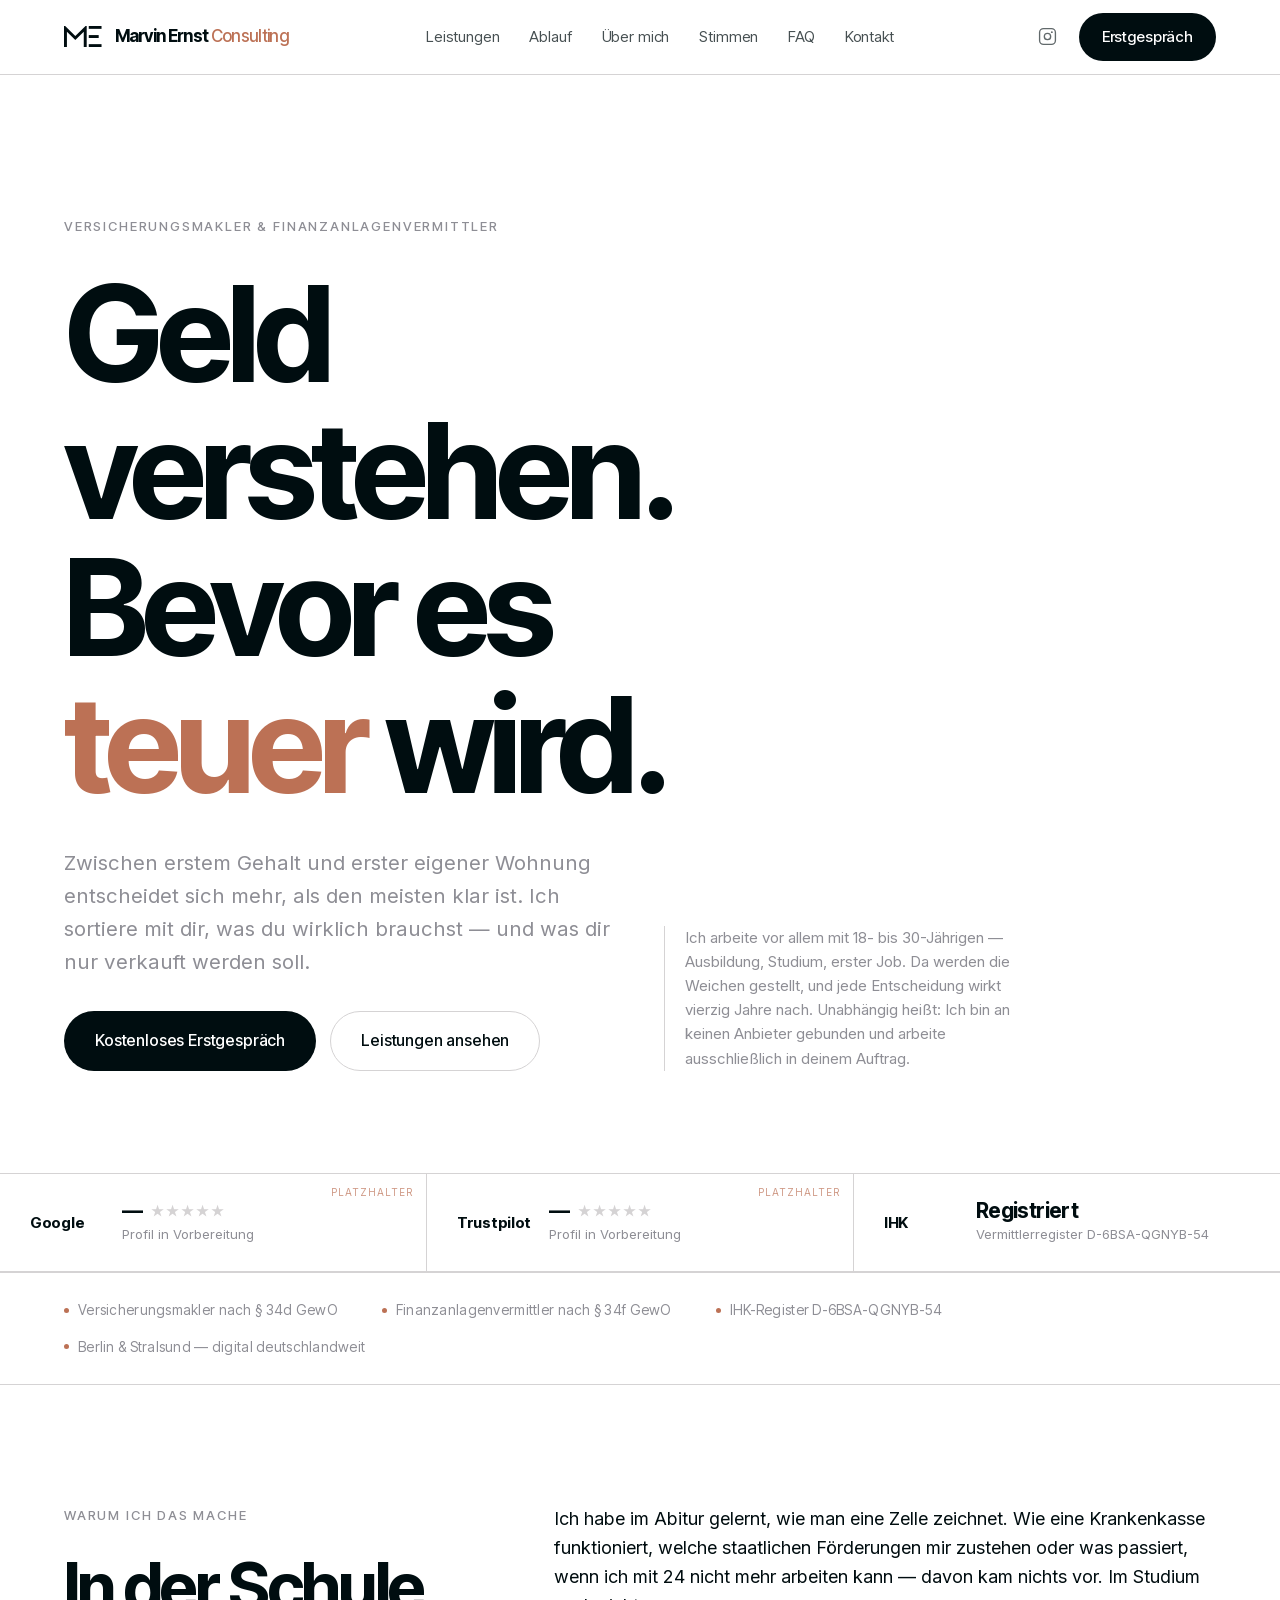
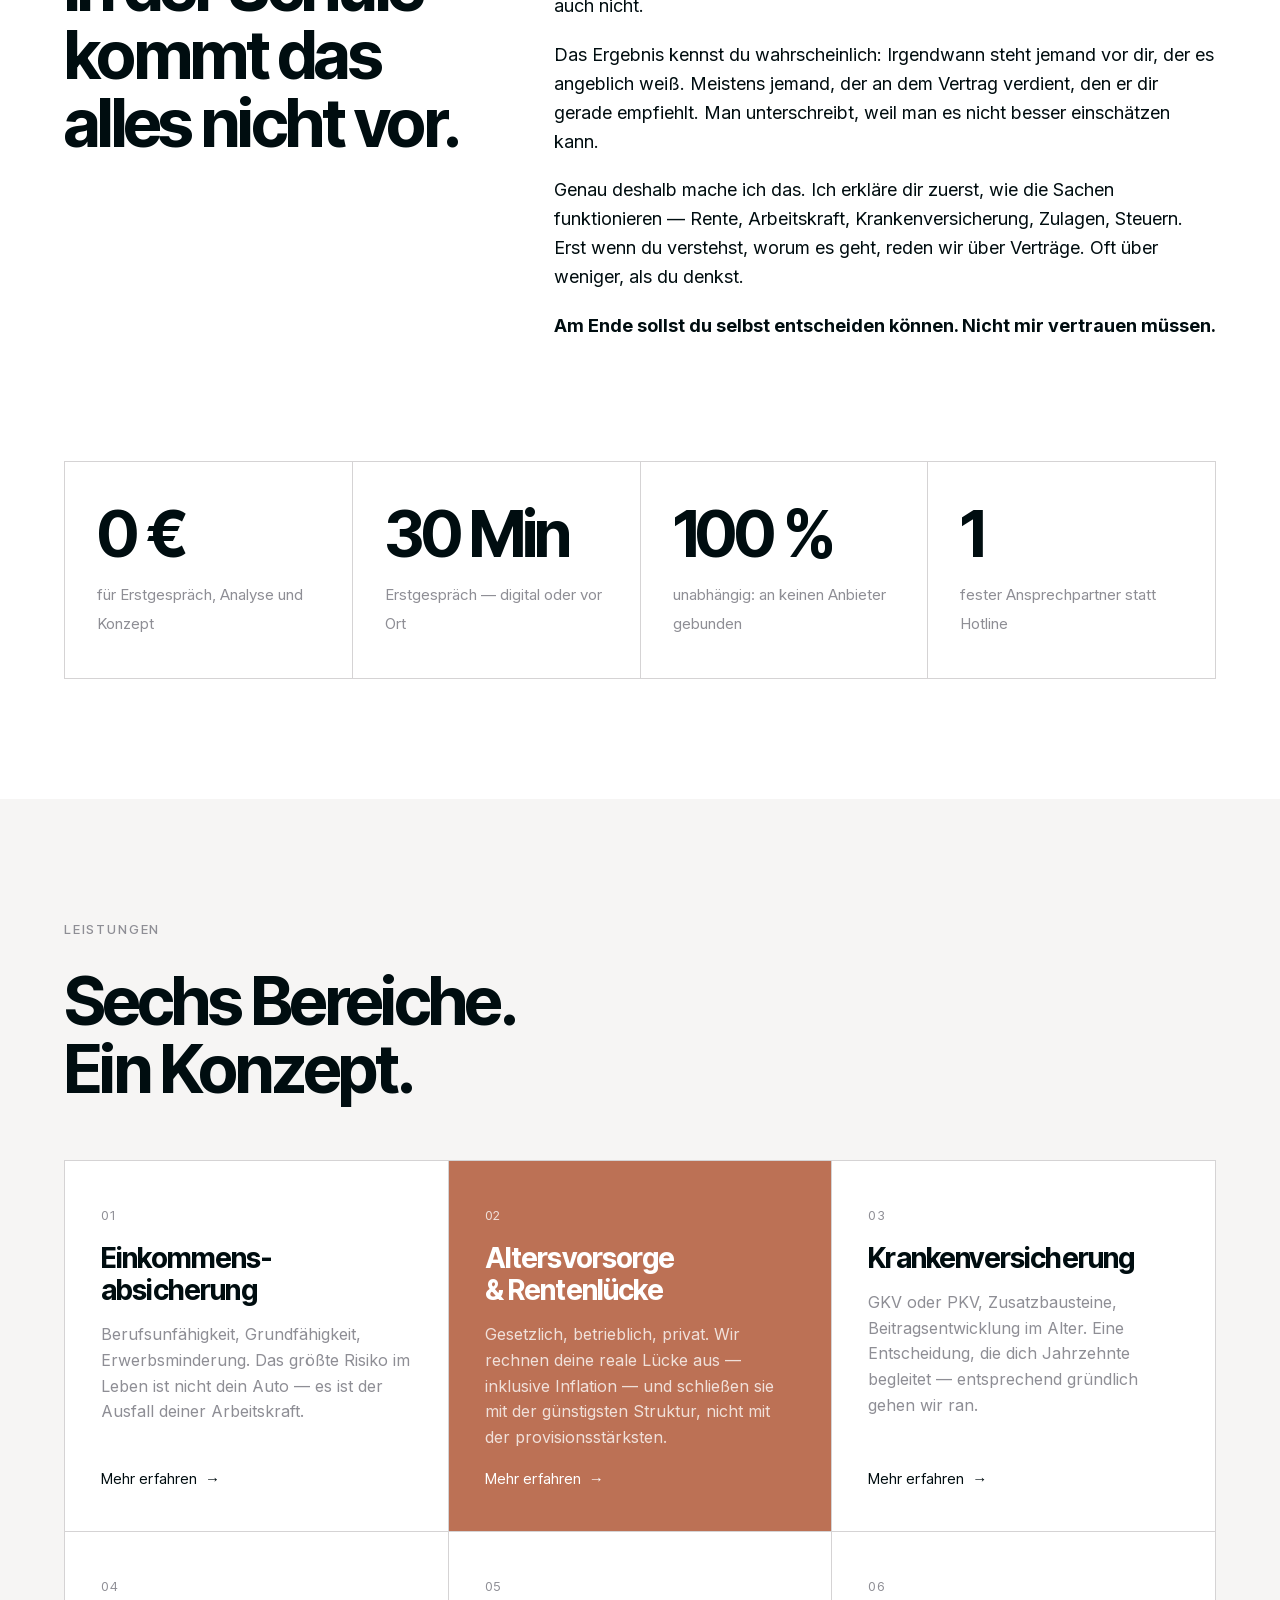
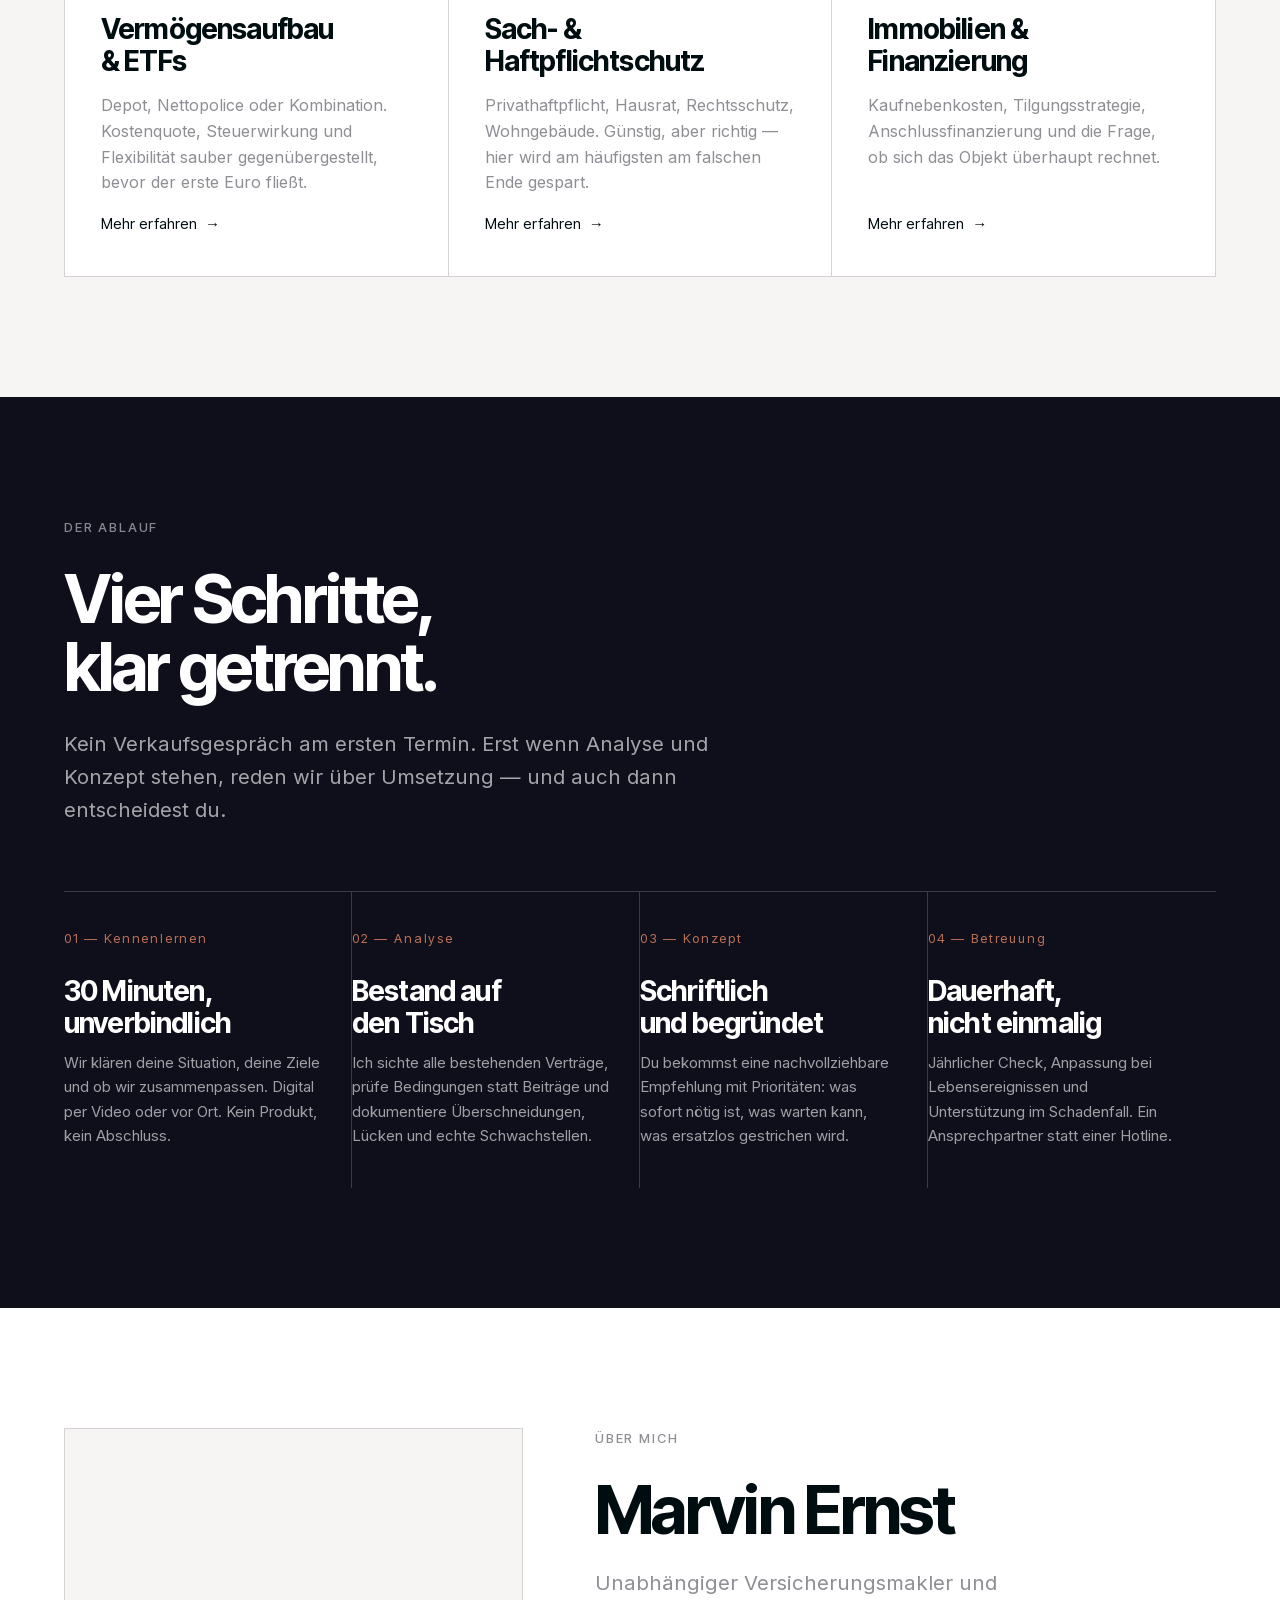
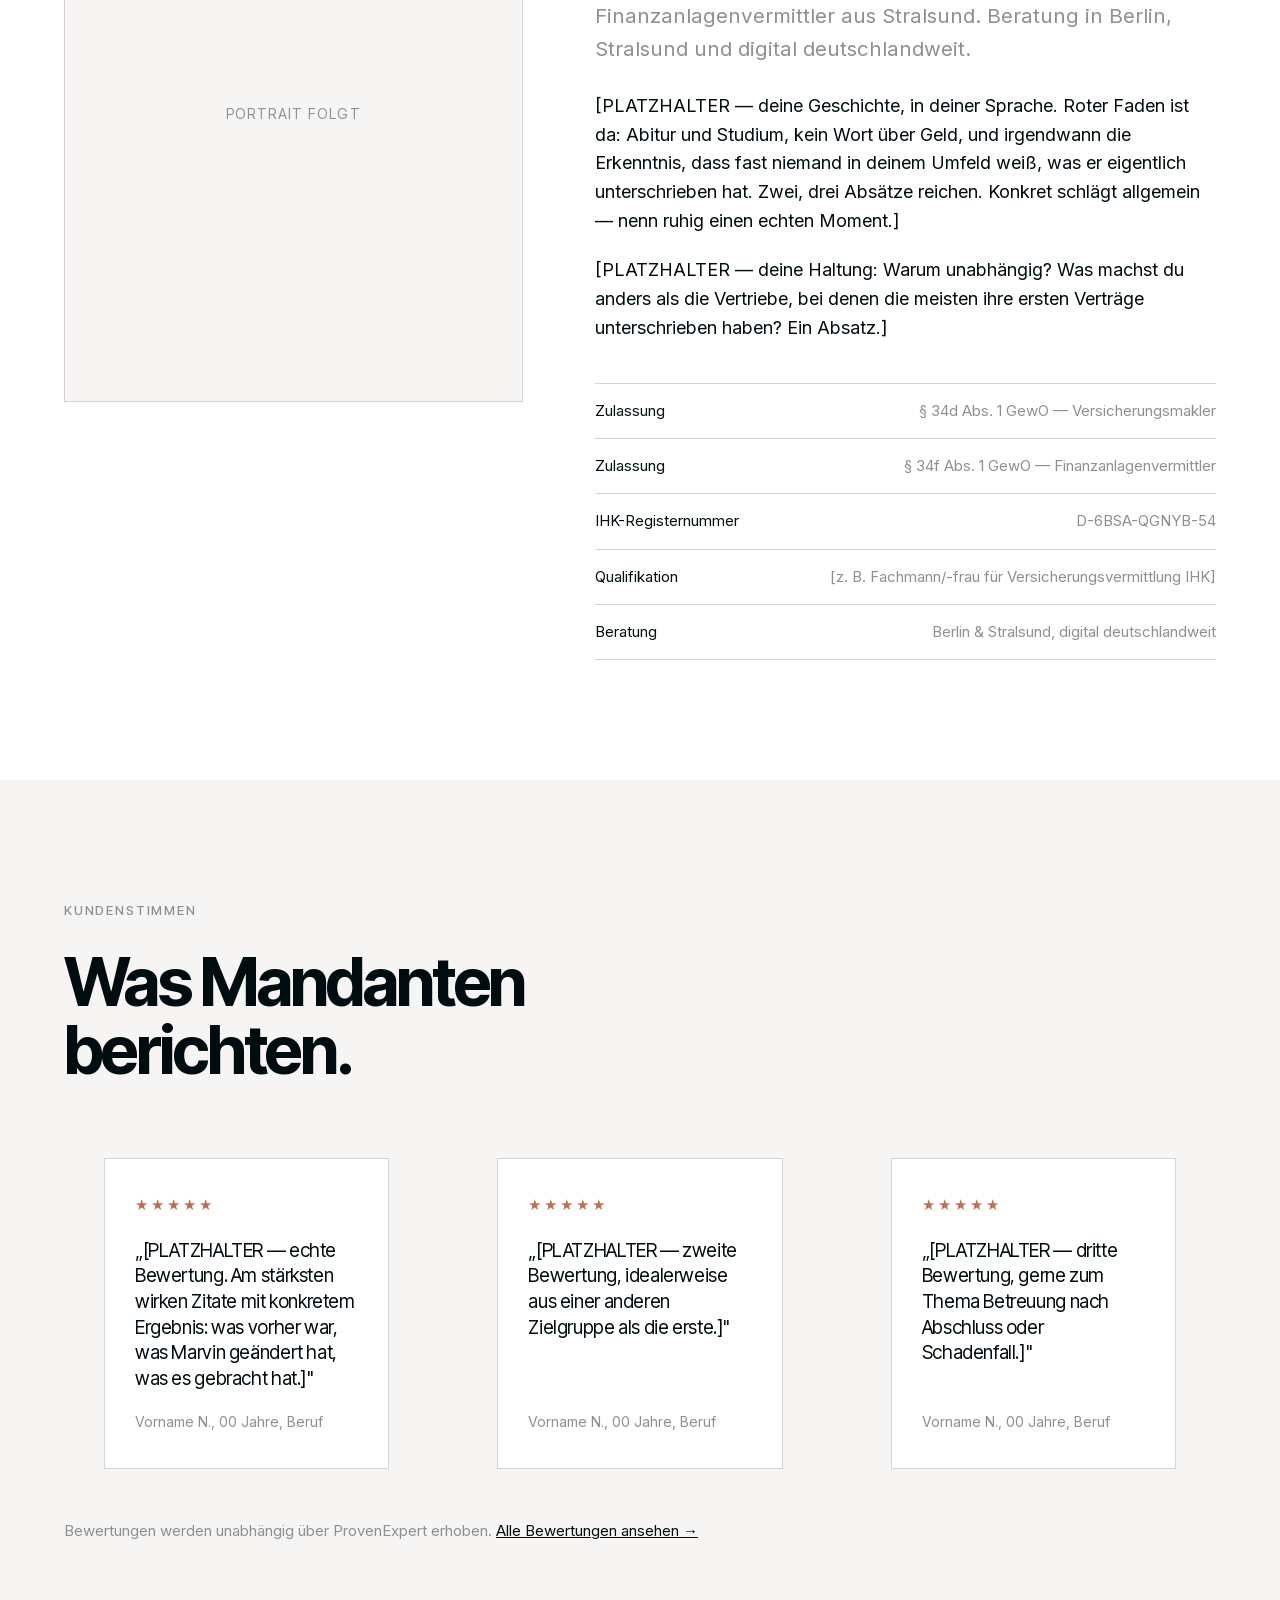
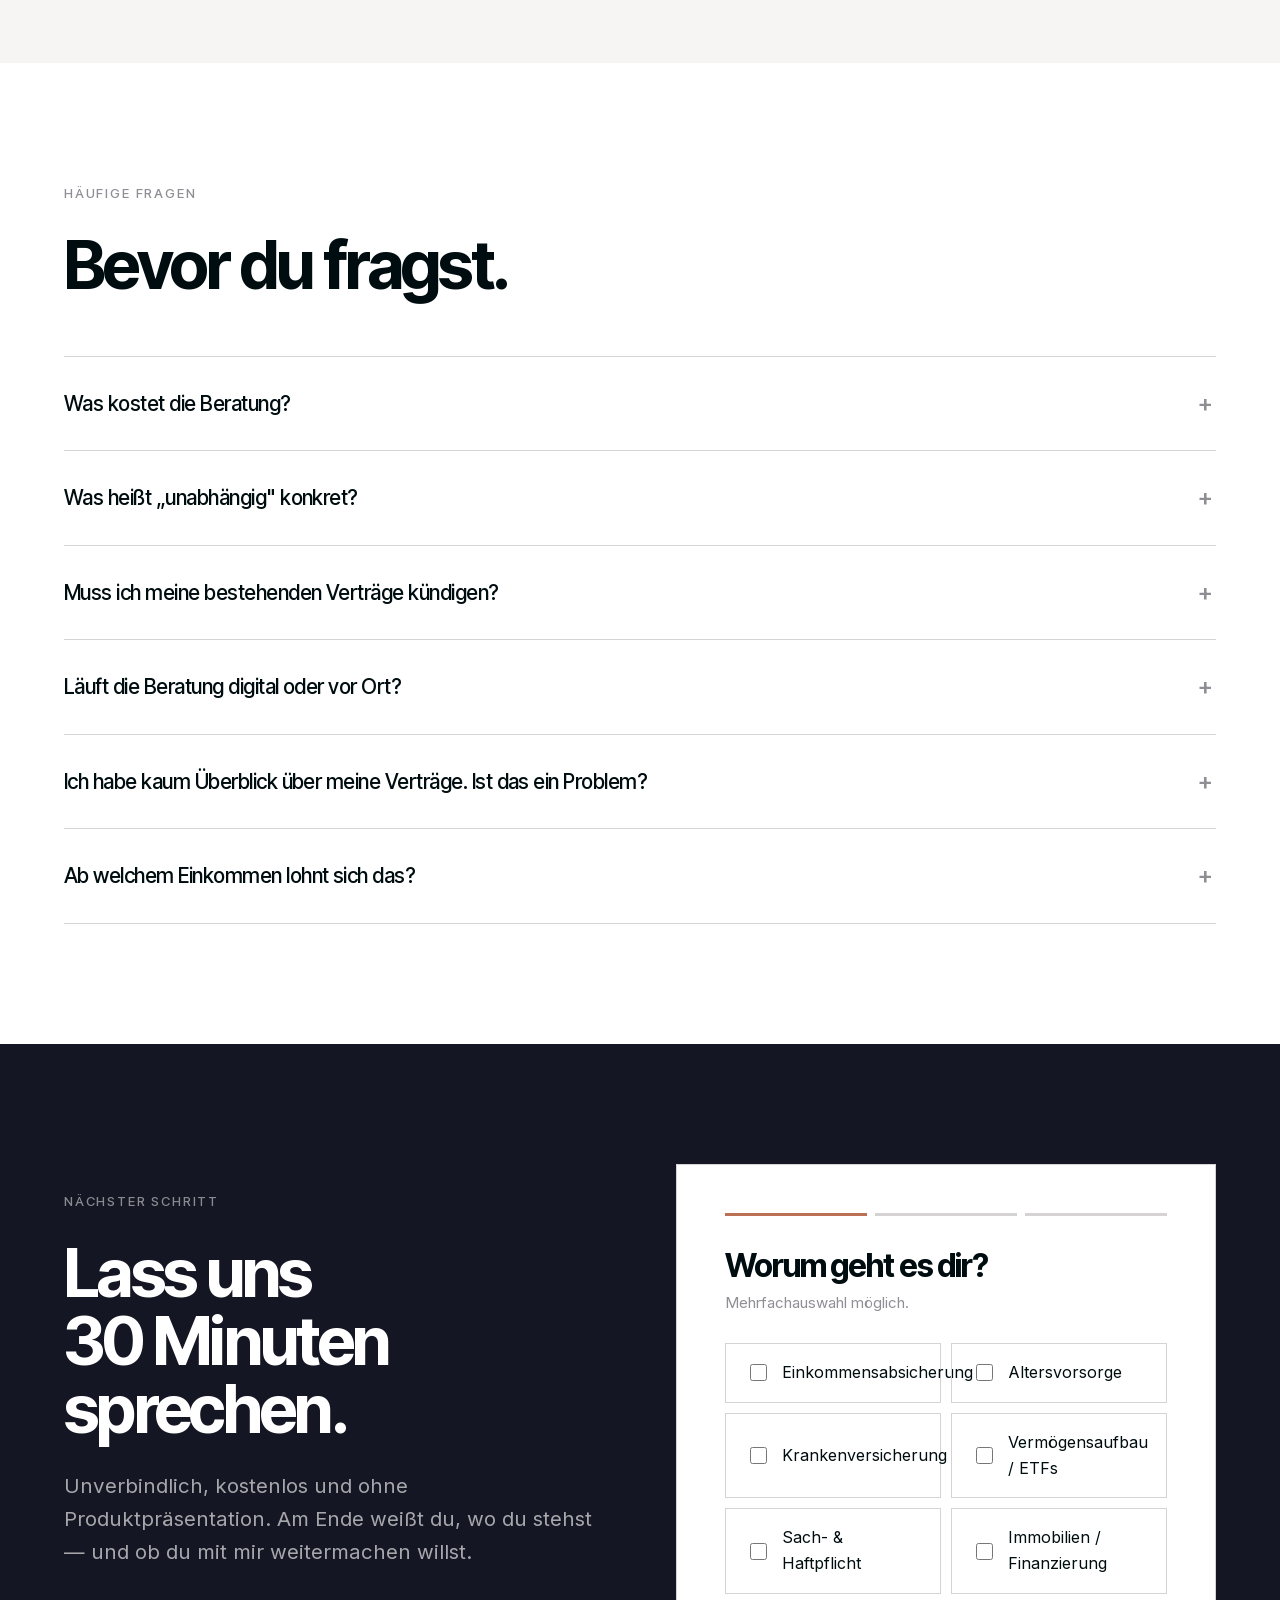
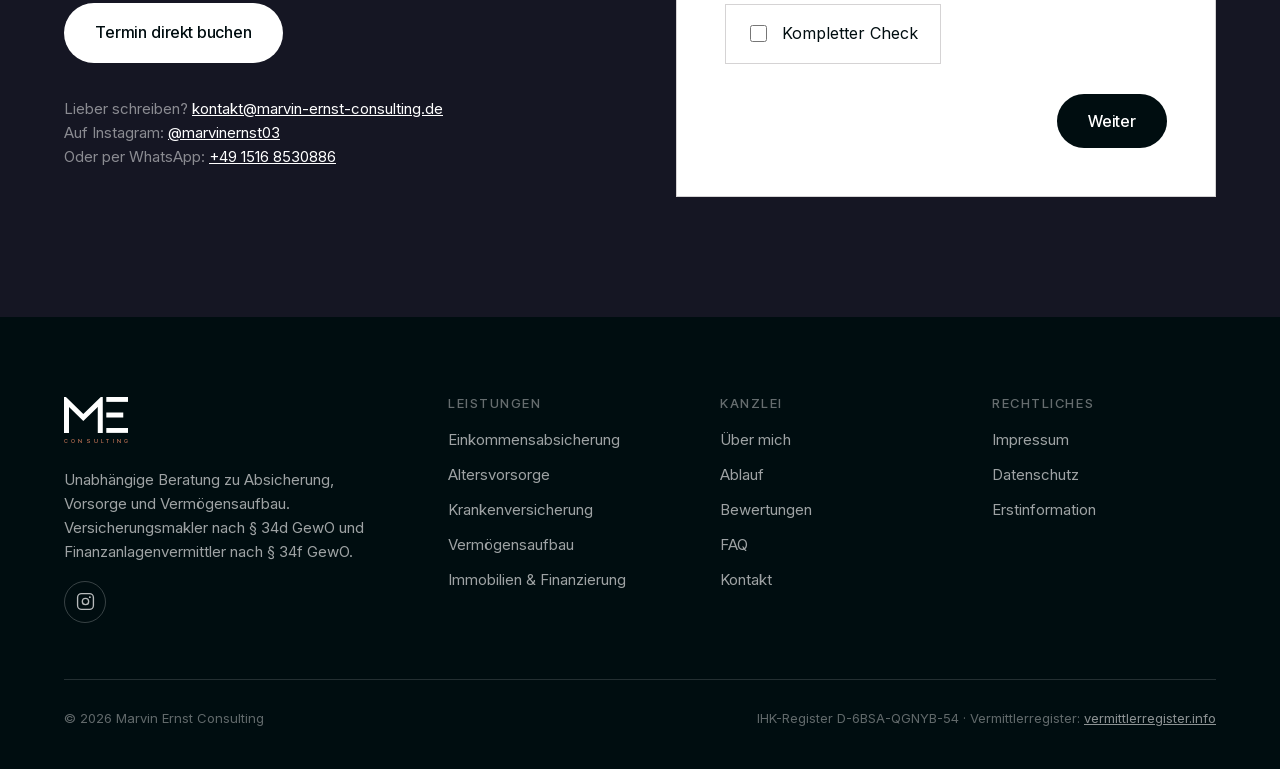
==== commit 912e4c24: "Instagram-Handle marvinernst03 eingetragen Co-Authored-By: Claude Opus 5 <noreply@anthropic.com>" ====
--- a/public/index.html
+++ b/public/index.html
@@ -10,6 +10,8 @@
 <meta property="og:title" content="Marvin Ernst Consulting — Unabhängige Finanz- und Versicherungsberatung">
 <meta property="og:description" content="Absicherung, Vorsorge und Vermögensaufbau. Unabhängig, transparent, digital.">
 <meta property="og:locale" content="de_DE">
+<meta property="og:site_name" content="Marvin Ernst Consulting">
+<meta name="twitter:card" content="summary_large_image">
 <link rel="icon" href="data:image/svg+xml,<svg xmlns='http://www.w3.org/2000/svg' viewBox='0 0 400 400'><rect width='400' height='400' fill='%23000d10'/><path transform='translate(52,64)' fill='%23fff' d='M0 273V0h15l132 129L280 0h15v273h-38V76L147 183 38 76v197z'/></svg>">
 <link rel="preload" as="font" type="font/woff2" href="assets/fonts/InterTight-400-latin.woff2" crossorigin>
 <link rel="preload" as="font" type="font/woff2" href="assets/fonts/Inter-400-latin.woff2" crossorigin>
@@ -20,7 +22,7 @@
 <!-- ====================== HEADER ====================== -->
 <header class="site-header">
   <div class="wrap site-header__inner">
-    <a class="logo logo--lockup" href="index.html" aria-label="Marvin Ernst Consulting — Startseite"><svg class="logo__mark" viewBox="0 0 488 273" xmlns="http://www.w3.org/2000/svg" aria-hidden="true"><path d="M0 273V0h15l132 129L280 0h15v273h-38V76L147 183 38 76v197z"/><rect x="322" y="0" width="166" height="37"/><rect x="322" y="118" width="129" height="38"/><rect x="322" y="236" width="166" height="37"/></svg><span class="logo__name">Marvin Ernst <span>Consulting</span></span></a>
+    <a class="logo logo--lockup" href="/" aria-label="Marvin Ernst Consulting — Startseite"><svg class="logo__mark" viewBox="0 0 488 273" xmlns="http://www.w3.org/2000/svg" aria-hidden="true"><path d="M0 273V0h15l132 129L280 0h15v273h-38V76L147 183 38 76v197z"/><rect x="322" y="0" width="166" height="37"/><rect x="322" y="118" width="129" height="38"/><rect x="322" y="236" width="166" height="37"/></svg><span class="logo__name">Marvin Ernst <span>Consulting</span></span></a>
 
     <nav class="nav" id="nav" aria-label="Hauptnavigation">
       <a href="#leistungen">Leistungen</a>
@@ -350,6 +352,7 @@
 
       <p style="margin-top:34px;font-size:15px;color:rgba(255,255,255,.5)">
         Lieber schreiben? <a href="mailto:kontakt@marvin-ernst-consulting.de" style="color:#fff">kontakt@marvin-ernst-consulting.de</a><br>
+        Auf Instagram: <a data-instagram href="#" target="_blank" rel="noopener" style="color:#fff">@marvinernst03</a><br>
         Oder per WhatsApp: <a data-whatsapp href="#" style="color:#fff">+49&nbsp;1516&nbsp;8530886</a>
       </p>
     </div>
@@ -430,7 +433,7 @@
 
           <label class="consent">
             <input type="checkbox" name="datenschutz" required>
-            <span>Ich habe die <a href="datenschutz.html">Datenschutzerklärung</a> gelesen und bin damit einverstanden, dass meine Angaben zur Bearbeitung meiner Anfrage gespeichert und verarbeitet werden. *</span>
+            <span>Ich habe die <a href="/datenschutz">Datenschutzerklärung</a> gelesen und bin damit einverstanden, dass meine Angaben zur Bearbeitung meiner Anfrage gespeichert und verarbeitet werden. *</span>
           </label>
 
           <div class="form-nav">
@@ -464,7 +467,7 @@
   <div class="wrap">
     <div class="footer__grid">
       <div class="footer__brand">
-        <a class="logo logo--light logo--footer" href="index.html" aria-label="Marvin Ernst Consulting — Startseite">
+        <a class="logo logo--light logo--footer" href="/" aria-label="Marvin Ernst Consulting — Startseite">
       <svg viewBox="0 0 488 350" xmlns="http://www.w3.org/2000/svg" role="img">
         <title>ME Consulting</title>
         <g class="mark">
@@ -509,9 +512,9 @@
       <div>
         <h4>Rechtliches</h4>
         <ul>
-          <li><a href="impressum.html">Impressum</a></li>
-          <li><a href="datenschutz.html">Datenschutz</a></li>
-          <li><a href="erstinformation.html">Erstinformation</a></li>
+          <li><a href="/impressum">Impressum</a></li>
+          <li><a href="/datenschutz">Datenschutz</a></li>
+          <li><a href="/erstinformation">Erstinformation</a></li>
         </ul>
       </div>
     </div>
--- a/public/assets/css/style.css
+++ b/public/assets/css/style.css
@@ -911,3 +911,13 @@
    Note wäre auf einer Gewerbeseite irreführende Werbung — sobald die Profile
    stehen, kommt hier die echte Zahl rein und die Klasse fliegt raus. */
 .rating__stars--leer { color: var(--pebble); }
+
+/* Die Sticky-Leiste ist eine Zeile, keine gestapelte Button-Gruppe. Die
+   Mobile-Regel „.btn { width: 100% }" darf hier nicht greifen, sonst
+   beanspruchen beide Buttons die volle Breite und der Termin-Button
+   bricht um. */
+@media (max-width: 560px) {
+  .sticky-cta .btn { width: auto; }
+  .sticky-cta .btn--light { flex: 1 1 auto; white-space: nowrap; }
+  .sticky-cta .btn--wa { flex: 0 0 auto; padding-inline: 22px; }
+}
